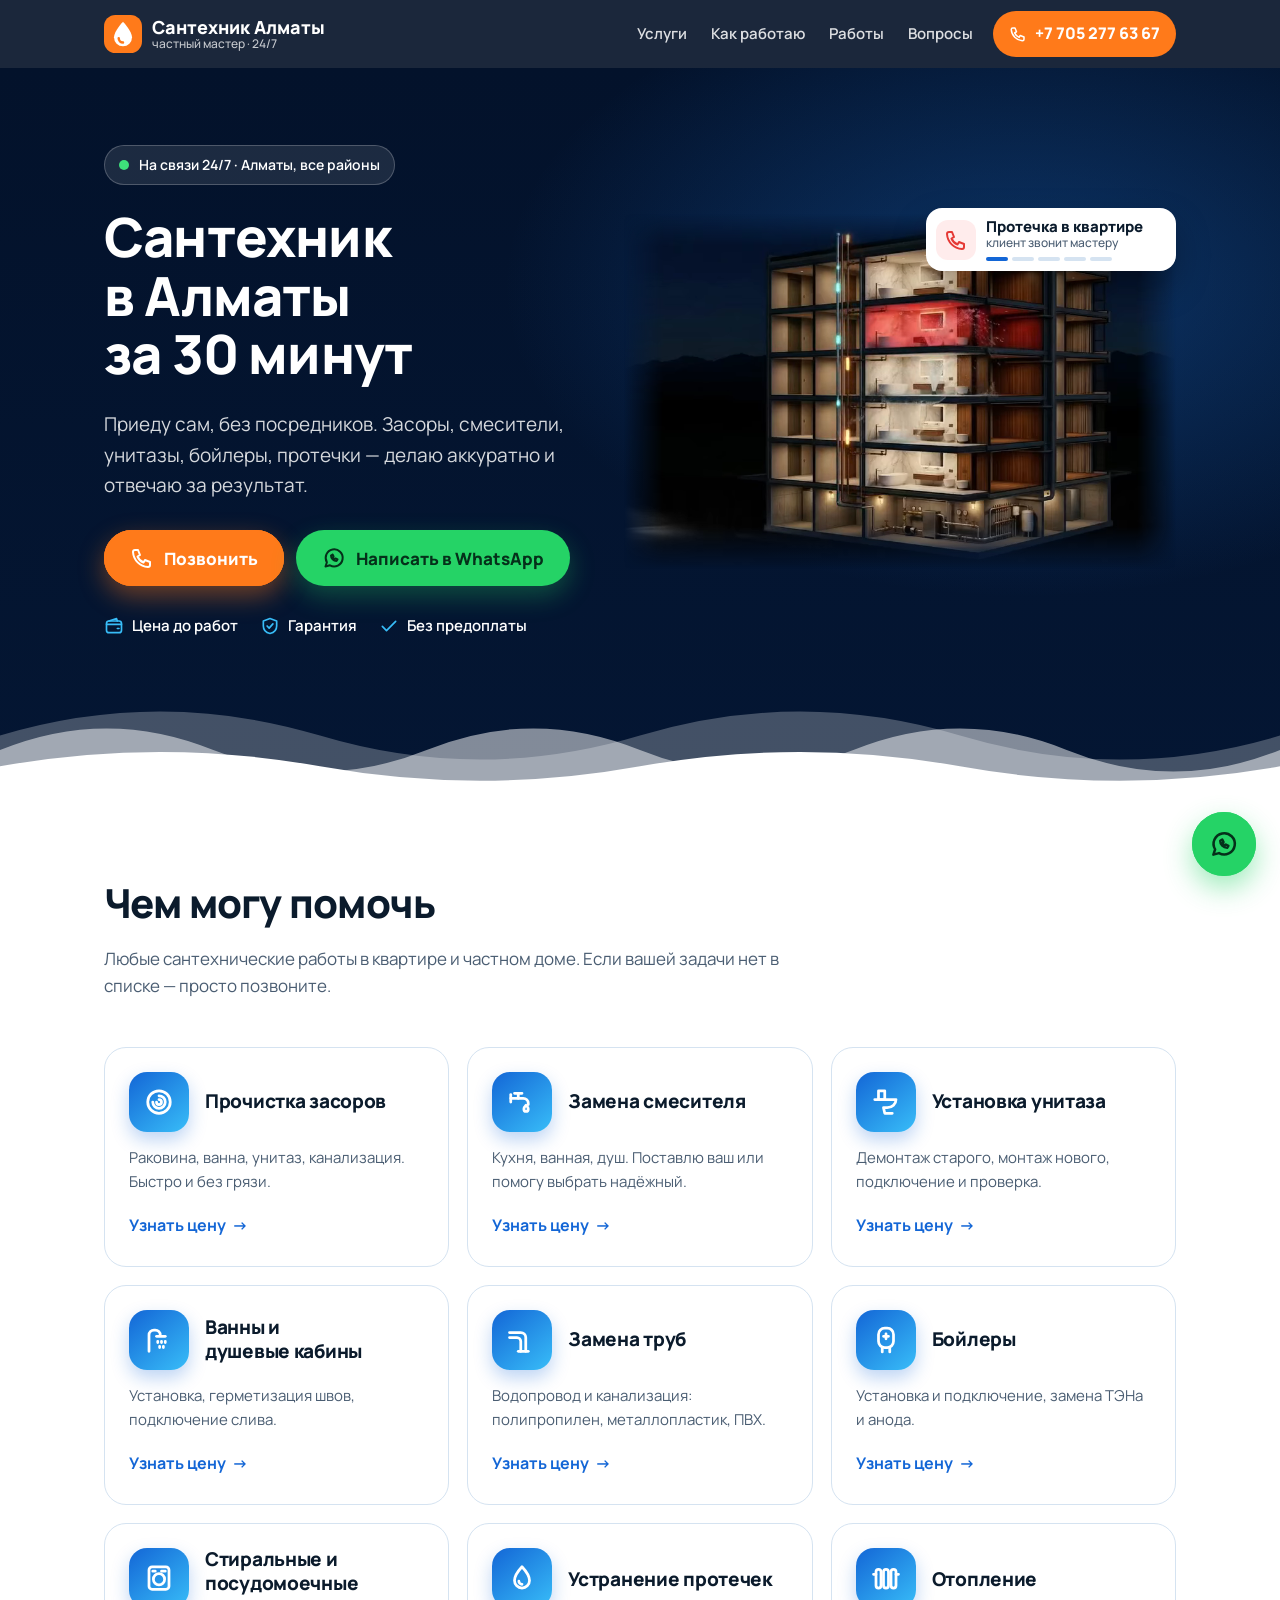
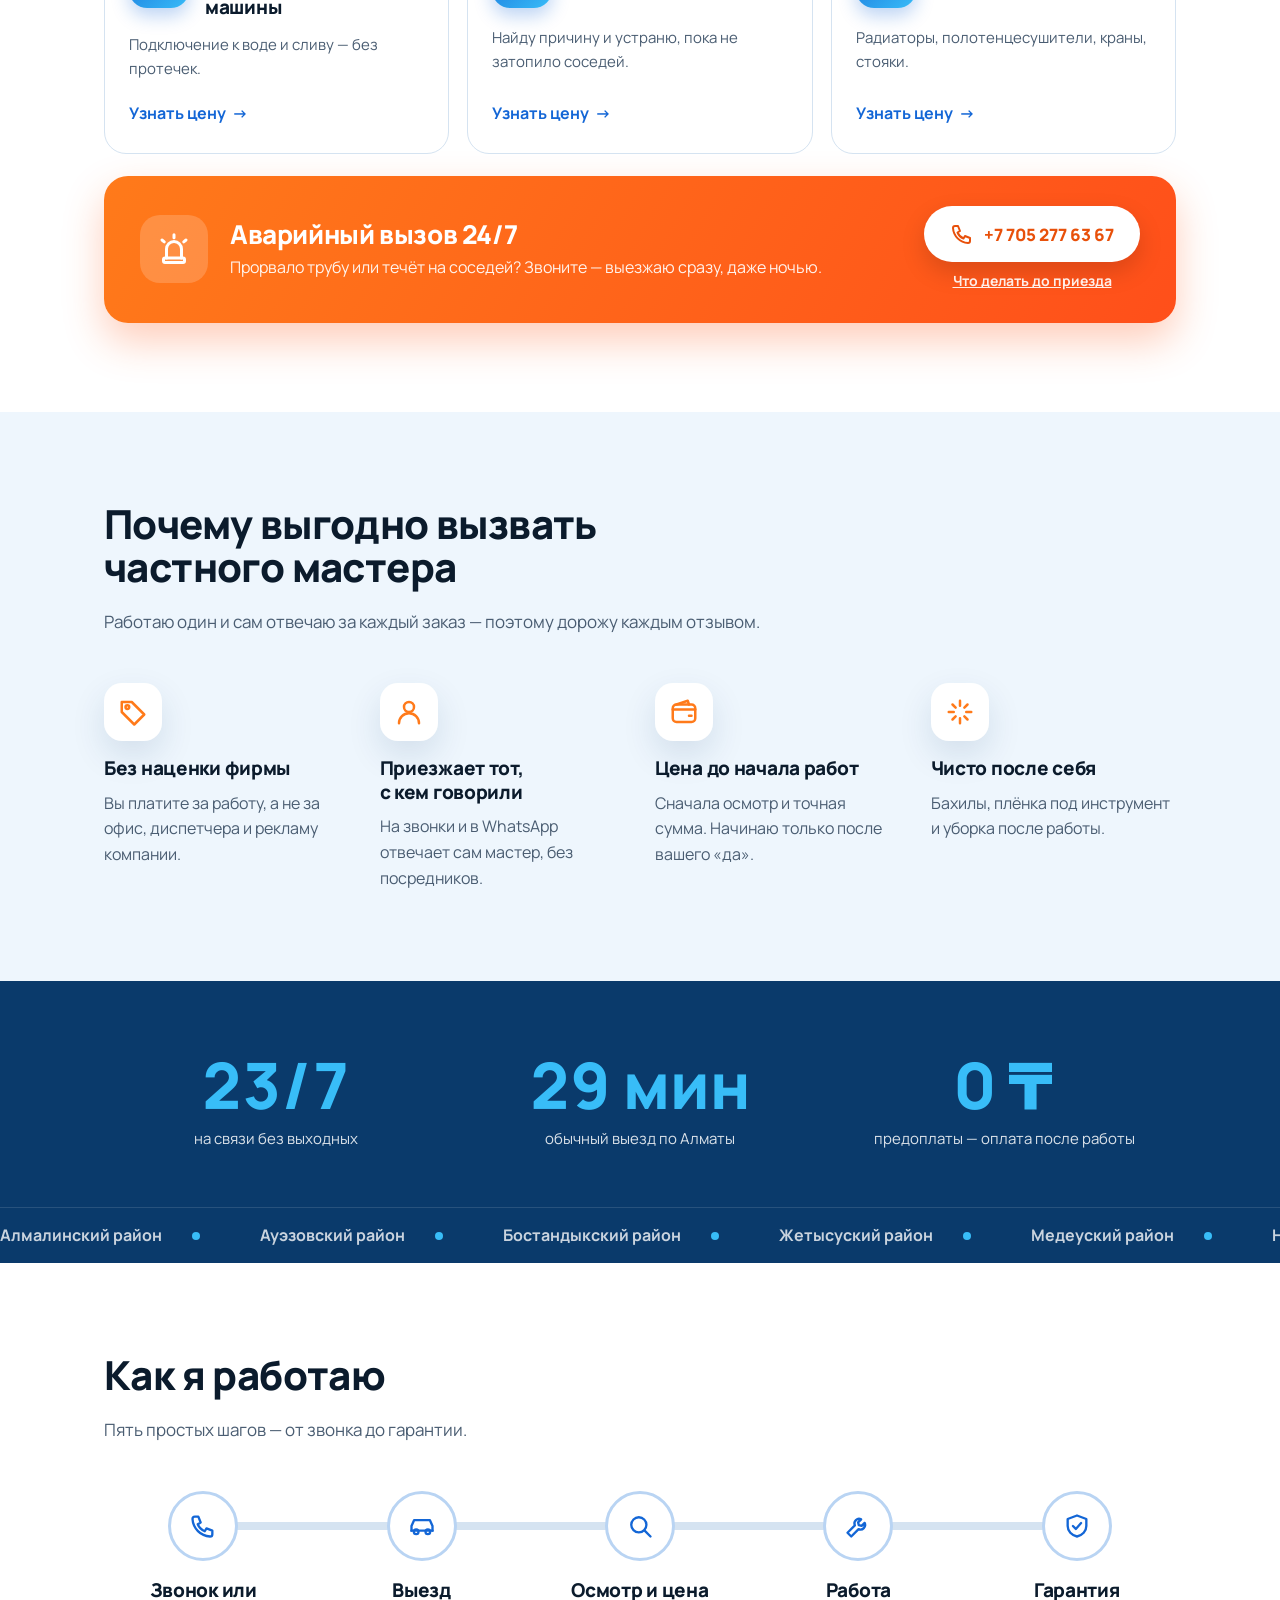
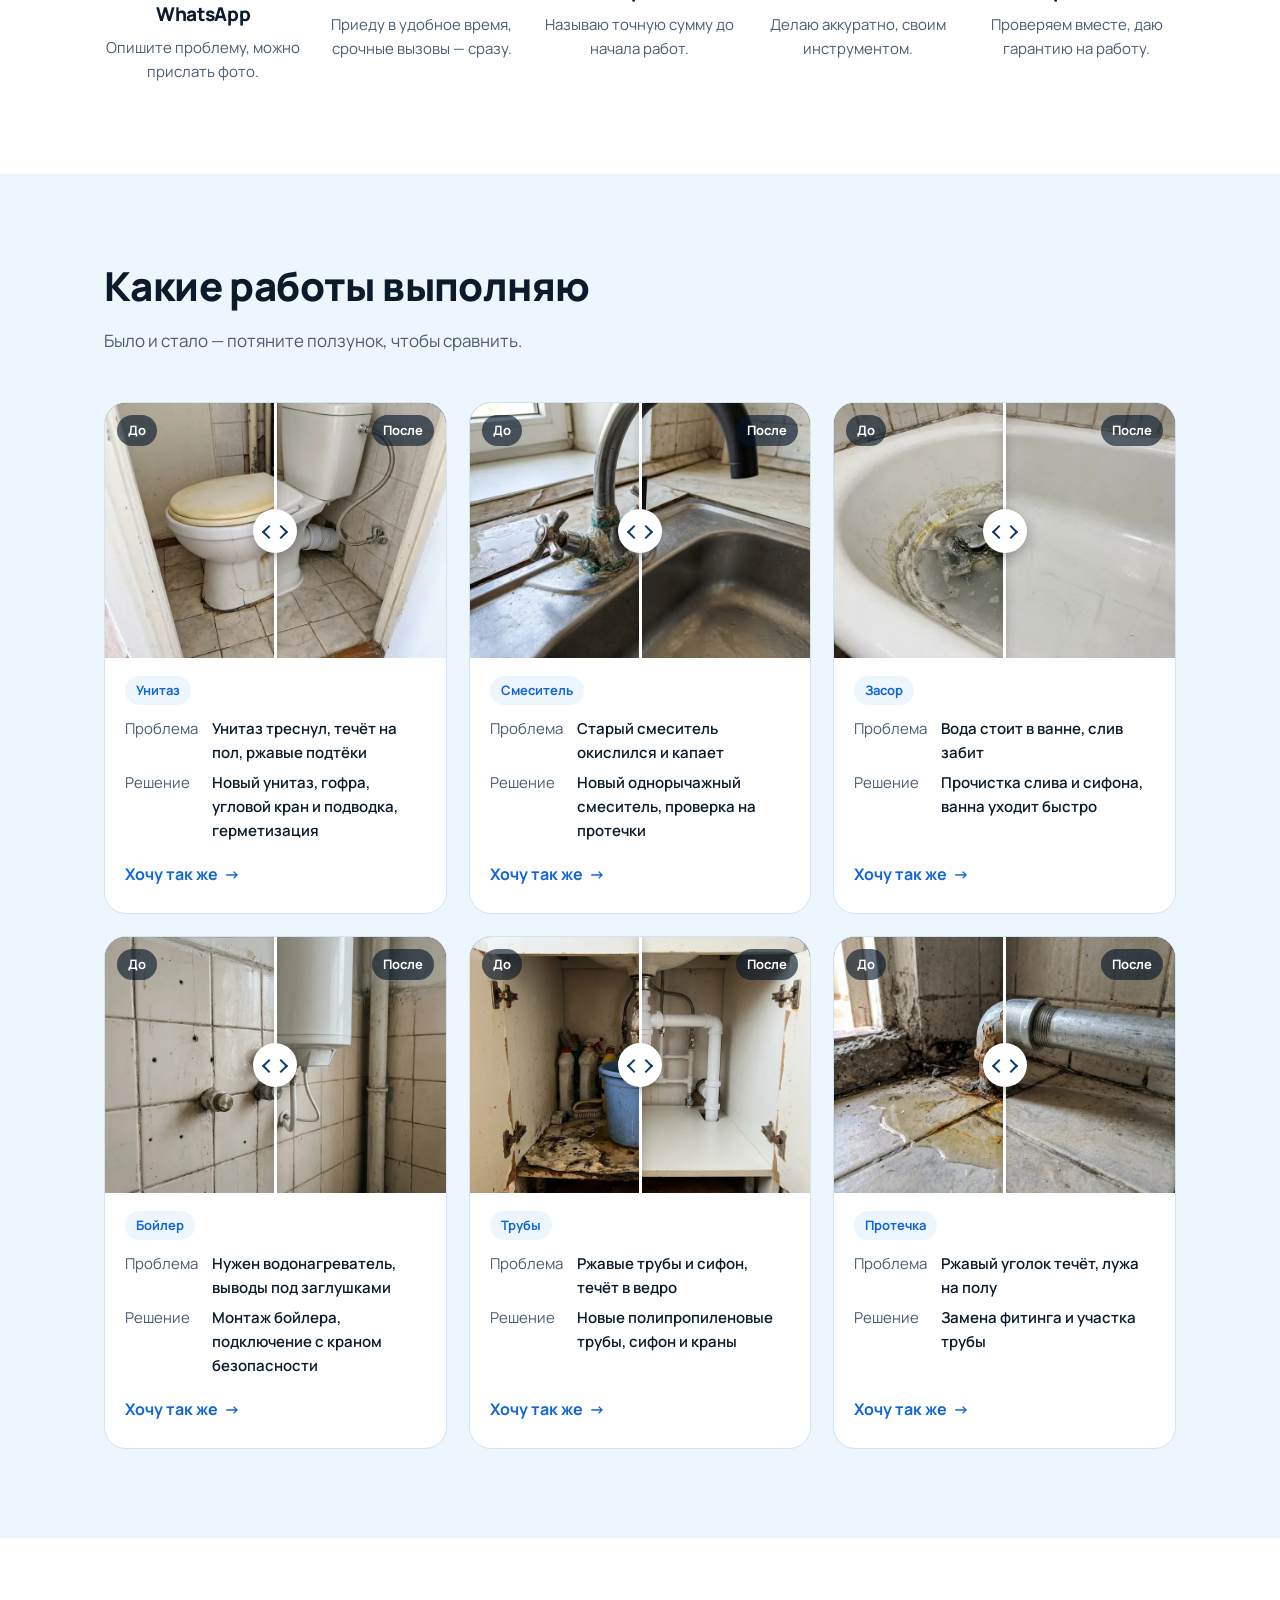
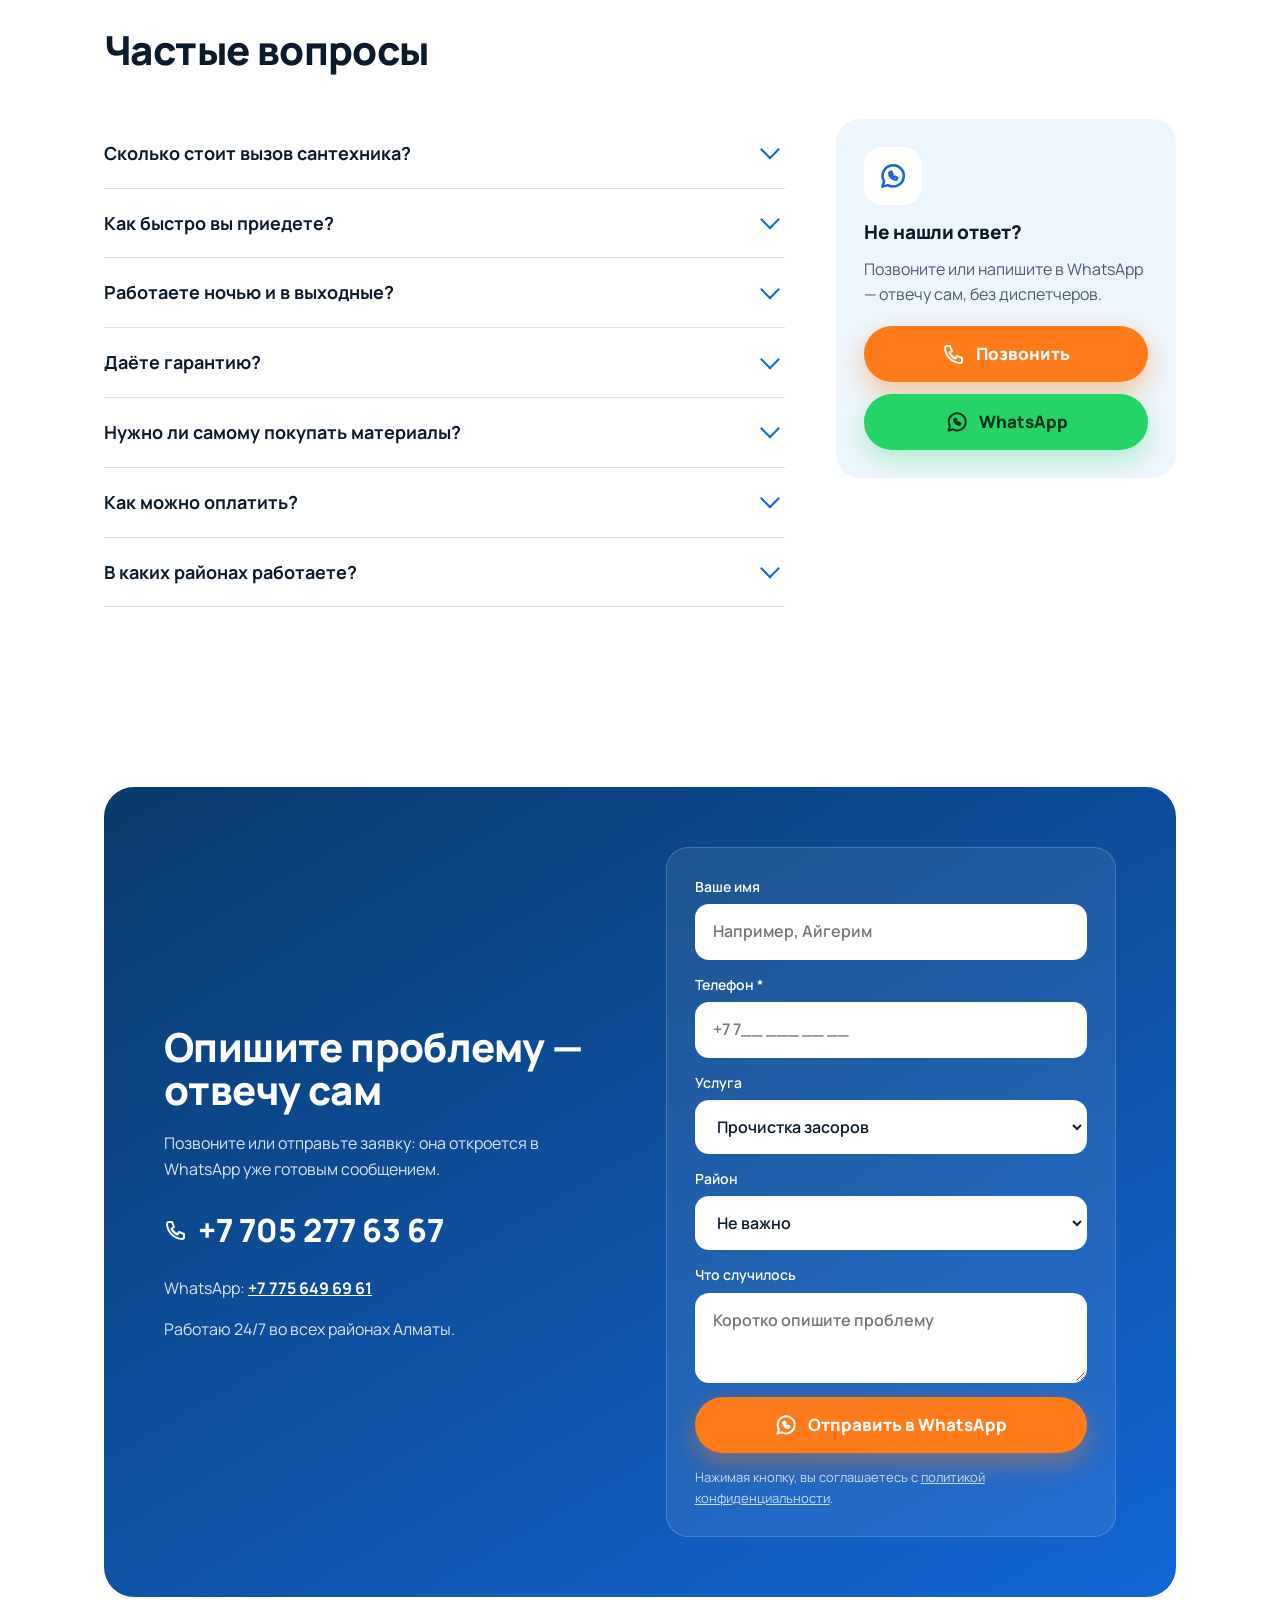
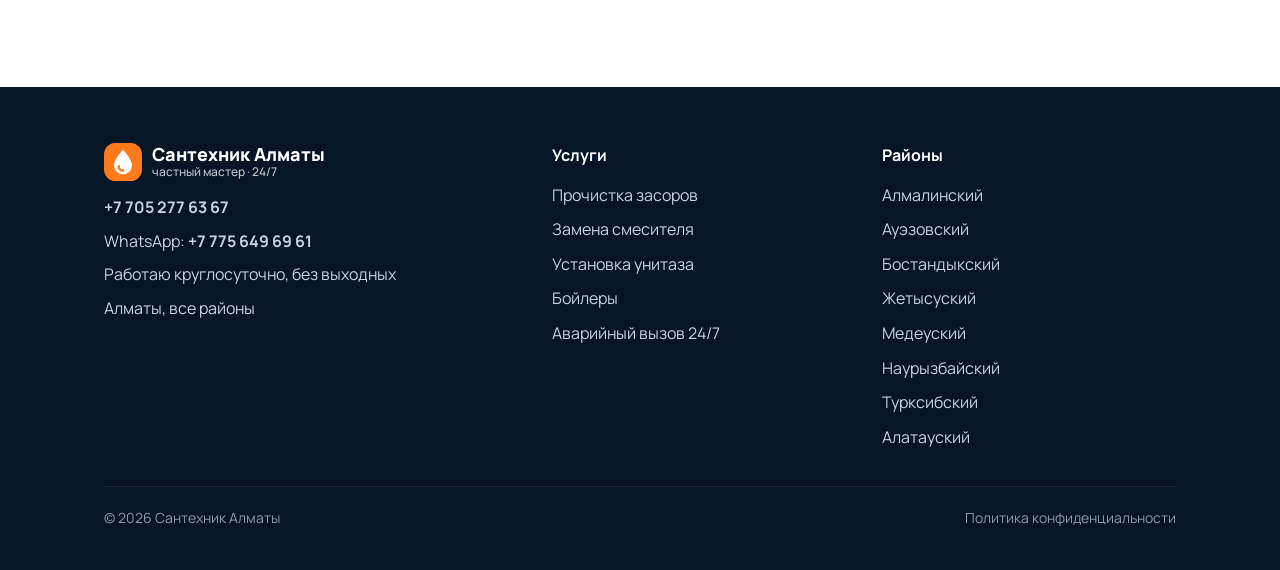
==== index.html @ 2336f635 "Сайт сантехника в Алматы: главная, 5 посадочных страниц, видео, фото до/после Co-Authored-By: Claude" ====
<!DOCTYPE html>
<html lang="ru">
<head>
<meta charset="utf-8">
<meta name="viewport" content="width=device-width,initial-scale=1">
<title>Сантехник в Алматы 24/7 — выезд за 30 минут, частный мастер</title>
<meta name="description" content="Частный сантехник в Алматы: засоры, смесители, унитазы, бойлеры, трубы, протечки. Выезд за 30 минут, цена до начала работ, гарантия. Звоните 24/7.">
<link rel="canonical" href="https://m1ras01.github.io/SantechAlmaty/">
<meta name="theme-color" content="#0a3a6b">
<meta property="og:type" content="website">
<meta property="og:locale" content="ru_KZ">
<meta property="og:title" content="Сантехник в Алматы 24/7 — выезд за 30 минут, частный мастер">
<meta property="og:description" content="Частный сантехник в Алматы: засоры, смесители, унитазы, бойлеры, трубы, протечки. Выезд за 30 минут, цена до начала работ, гарантия. Звоните 24/7.">
<meta property="og:url" content="https://m1ras01.github.io/SantechAlmaty/">
<meta property="og:image" content="https://m1ras01.github.io/SantechAlmaty/img/og.png">
<link rel="icon" href="img/favicon.svg" type="image/svg+xml">
<link rel="preconnect" href="https://fonts.googleapis.com">
<link rel="preconnect" href="https://fonts.gstatic.com" crossorigin>
<link href="https://fonts.googleapis.com/css2?family=Manrope:wght@500;600;700;800&display=swap" rel="stylesheet">
<link rel="stylesheet" href="style.css">
<script>document.documentElement.classList.add('js')</script>
<!-- Google Tag Manager: вставьте сюда код GTM (GTM-XXXXXXX) из tagmanager.google.com -->
<script type="application/ld+json">{"@context": "https://schema.org", "@type": "Plumber", "name": "Сантехник Алматы — частный мастер", "url": "https://m1ras01.github.io/SantechAlmaty/", "telephone": "+77052776367", "image": "https://m1ras01.github.io/SantechAlmaty/img/og.png", "priceRange": "₸₸", "address": {"@type": "PostalAddress", "addressLocality": "Алматы", "addressCountry": "KZ"}, "areaServed": [{"@type": "City", "name": "Алматы"}, {"@type": "AdministrativeArea", "name": "Алмалинский район, Алматы"}, {"@type": "AdministrativeArea", "name": "Ауэзовский район, Алматы"}, {"@type": "AdministrativeArea", "name": "Бостандыкский район, Алматы"}, {"@type": "AdministrativeArea", "name": "Жетысуский район, Алматы"}, {"@type": "AdministrativeArea", "name": "Медеуский район, Алматы"}, {"@type": "AdministrativeArea", "name": "Наурызбайский район, Алматы"}, {"@type": "AdministrativeArea", "name": "Турксибский район, Алматы"}, {"@type": "AdministrativeArea", "name": "Алатауский район, Алматы"}], "openingHoursSpecification": {"@type": "OpeningHoursSpecification", "dayOfWeek": ["Monday", "Tuesday", "Wednesday", "Thursday", "Friday", "Saturday", "Sunday"], "opens": "00:00", "closes": "23:59"}, "paymentAccepted": "Наличные, Kaspi"}</script><script type="application/ld+json">{"@context": "https://schema.org", "@type": "FAQPage", "mainEntity": [{"@type": "Question", "name": "Сколько стоит вызов сантехника?", "acceptedAnswer": {"@type": "Answer", "text": "Стоимость зависит от задачи. Пришлите фото в WhatsApp — назову примерную цену сразу, а точную скажу на месте, до начала работ. Без скрытых доплат."}}, {"@type": "Question", "name": "Как быстро вы приедете?", "acceptedAnswer": {"@type": "Answer", "text": "Обычно за 30–60 минут — зависит от района и пробок. Срочные вызовы в приоритете."}}, {"@type": "Question", "name": "Работаете ночью и в выходные?", "acceptedAnswer": {"@type": "Answer", "text": "Да, я на связи 24/7, включая выходные и праздники."}}, {"@type": "Question", "name": "Даёте гарантию?", "acceptedAnswer": {"@type": "Answer", "text": "Да, на выполненную работу даю гарантию. Срок зависит от вида работ — назову его до начала."}}, {"@type": "Question", "name": "Нужно ли самому покупать материалы?", "acceptedAnswer": {"@type": "Answer", "text": "Как вам удобно: можете купить сами, или я привезу нужные детали и подскажу, что выбрать."}}, {"@type": "Question", "name": "Как можно оплатить?", "acceptedAnswer": {"@type": "Answer", "text": "Наличными, переводом или Kaspi QR — после выполнения работы. Предоплату не беру."}}, {"@type": "Question", "name": "В каких районах работаете?", "acceptedAnswer": {"@type": "Answer", "text": "Во всех районах Алматы: Алмалинский, Ауэзовский, Бостандыкский, Жетысуский, Медеуский, Наурызбайский, Турксибский, Алатауский."}}]}</script>
</head>
<body data-wa="77756496961">
<!-- Google Tag Manager (noscript): вставьте сюда вторую часть кода GTM -->
<svg width="0" height="0" style="position:absolute" aria-hidden="true"><defs>
<symbol id="i-phone" viewBox="0 0 24 24"><path d="M5 4h3l2 5-2.5 1.5a11 11 0 0 0 6 6L15 14l5 2v3a2 2 0 0 1-2 2A16 16 0 0 1 3 6a2 2 0 0 1 2-2"/></symbol>
<symbol id="i-chat" viewBox="0 0 24 24"><path d="M3.5 20.5l1.4-4.2A8.5 8.5 0 1 1 8 19.3z"/><path d="M9 9.5c0 3 2.5 5.5 5.5 5.5l1-1.6-2-1-1 .8a4 4 0 0 1-1.7-1.7l.8-1-1-2z"/></symbol>
<symbol id="i-check" viewBox="0 0 24 24"><path d="M4 12.5l5 5L20 6.5"/></symbol>
<symbol id="i-shield" viewBox="0 0 24 24"><path d="M12 3l8 3v6c0 4.5-3.4 8-8 9-4.6-1-8-4.5-8-9V6z"/><path d="M8.5 12l2.5 2.5 4.5-5"/></symbol>
<symbol id="i-clock" viewBox="0 0 24 24"><circle cx="12" cy="12" r="9"/><path d="M12 7v5l3 2"/></symbol>
<symbol id="i-tag" viewBox="0 0 24 24"><path d="M3 12V4h8l10 10-8 8z"/><circle cx="7.5" cy="8" r="1.5"/></symbol>
<symbol id="i-wallet" viewBox="0 0 24 24"><rect x="3" y="6" width="18" height="14" rx="3"/><path d="M3 10h18M16 15h2M6 6l9-3 1 3"/></symbol>
<symbol id="i-drain" viewBox="0 0 24 24"><circle cx="12" cy="12" r="9"/><path d="M12 7a5 5 0 1 1-5 5"/><path d="M12 10a2 2 0 1 1-2 2"/></symbol>
<symbol id="i-faucet" viewBox="0 0 24 24"><path d="M3 9h10a4 4 0 0 1 4 4v1"/><path d="M3 6v6"/><path d="M9 9V5M6 5h6"/><path d="M17 17.5c0 1.2-.8 2-1.8 2s-1.7-.8-1.7-2 1.7-3 1.7-3 1.8 1.8 1.8 3z"/></symbol>
<symbol id="i-toilet" viewBox="0 0 24 24"><path d="M6 3h5v7H6z"/><path d="M3 10h17c0 3.6-3 6.5-7 6.5H10l1 4.5h6"/></symbol>
<symbol id="i-shower" viewBox="0 0 24 24"><path d="M4 21V8a4 4 0 0 1 4-4h1a4 4 0 0 1 4 4"/><path d="M10 9h7"/><path d="M11 13v1M14 13v1M17 13v1M12.5 17v1M15.5 17v1"/></symbol>
<symbol id="i-pipe" viewBox="0 0 24 24"><path d="M2 6h9a4 4 0 0 1 4 4v11"/><path d="M2 10h6a3 3 0 0 1 3 3v8"/><path d="M9 21h8"/></symbol>
<symbol id="i-boiler" viewBox="0 0 24 24"><rect x="6" y="2.5" width="12" height="15.5" rx="5"/><path d="M9 18v3.5M15 18v3.5M12 7v4M10 9h4"/></symbol>
<symbol id="i-washer" viewBox="0 0 24 24"><rect x="4" y="3" width="16" height="18" rx="2.5"/><circle cx="12" cy="13" r="4.5"/><path d="M7 6.5h2M14 6.5h3"/></symbol>
<symbol id="i-drop" viewBox="0 0 24 24"><path d="M12 3s6 6.5 6 11a6 6 0 0 1-12 0c0-4.5 6-11 6-11z"/><path d="M9.5 14.5a2.5 2.5 0 0 0 2.5 2.5"/></symbol>
<symbol id="i-radiator" viewBox="0 0 24 24"><rect x="4" y="5" width="4" height="15" rx="2"/><rect x="10" y="5" width="4" height="15" rx="2"/><rect x="16" y="5" width="4" height="15" rx="2"/><path d="M2 9h2M20 9h2"/></symbol>
<symbol id="i-siren" viewBox="0 0 24 24"><path d="M7 18v-6a5 5 0 0 1 10 0v6"/><rect x="5" y="18" width="14" height="3" rx="1"/><path d="M12 2.5v2M4 6l1.5 1.2M20 6l-1.5 1.2"/></symbol>
<symbol id="i-car" viewBox="0 0 24 24"><path d="M3 16v-4l2.2-5h13.6L21 12v4"/><path d="M3 16h18"/><circle cx="7" cy="17" r="2"/><circle cx="17" cy="17" r="2"/></symbol>
<symbol id="i-search" viewBox="0 0 24 24"><circle cx="11" cy="11" r="6.5"/><path d="M16 16l5 5"/></symbol>
<symbol id="i-wrench" viewBox="0 0 24 24"><path d="M14.7 6.3a4 4 0 0 0-5.4 5.2L3 17.8 6.2 21l6.3-6.3a4 4 0 0 0 5.2-5.4l-2.6 2.6-2.4-.6-.6-2.4z"/></symbol>
<symbol id="i-user" viewBox="0 0 24 24"><circle cx="12" cy="8" r="4"/><path d="M4 21a8 8 0 0 1 16 0"/></symbol>
<symbol id="i-spark" viewBox="0 0 24 24"><path d="M12 3v4M12 17v4M3 12h4M17 12h4M6 6l2.5 2.5M15.5 15.5 18 18M6 18l2.5-2.5M15.5 8.5 18 6"/></symbol>
<symbol id="i-pin" viewBox="0 0 24 24"><path d="M12 21s7-6.2 7-12a7 7 0 0 0-14 0c0 5.8 7 12 7 12z"/><circle cx="12" cy="9" r="2.5"/></symbol>
<symbol id="i-camera" viewBox="0 0 24 24"><path d="M4 8h3l2-3h6l2 3h3v11H4z"/><circle cx="12" cy="13" r="3.5"/></symbol>
<linearGradient id="g-bef" x1="0" y1="0" x2="0" y2="1"><stop offset="0" stop-color="#4b4038"/><stop offset="1" stop-color="#231e1a"/></linearGradient>
<linearGradient id="g-aft" x1="0" y1="0" x2="0" y2="1"><stop offset="0" stop-color="#eaf6ff"/><stop offset="1" stop-color="#b9def8"/></linearGradient>
<linearGradient id="g-rust" x1="0" y1="0" x2="0" y2="1"><stop offset="0" stop-color="#8d7a66"/><stop offset=".5" stop-color="#6c5a48"/><stop offset="1" stop-color="#4a3d31"/></linearGradient>
<linearGradient id="g-new" x1="0" y1="0" x2="0" y2="1"><stop offset="0" stop-color="#ffffff"/><stop offset=".5" stop-color="#d9e5ef"/><stop offset="1" stop-color="#93a9bd"/></linearGradient>
<symbol id="ph-before" viewBox="0 0 400 300" preserveAspectRatio="xMidYMid slice">
<rect width="400" height="300" fill="url(#g-bef)"/>
<path d="M0 120h400M0 200h400M100 0v300M200 0v300M300 0v300" stroke="#5a4d43" stroke-width="2" opacity=".5"/>
<path d="M-10 150H210Q240 150 240 180V310" fill="none" stroke="url(#g-rust)" stroke-width="34"/>
<circle cx="70" cy="146" r="9" fill="#9b4f1c" opacity=".8"/><circle cx="150" cy="156" r="12" fill="#a45a22" opacity=".7"/><circle cx="236" cy="210" r="10" fill="#9b4f1c" opacity=".8"/><circle cx="118" cy="140" r="5" fill="#b8682b" opacity=".7"/>
<path d="M150 170c4 8 6 12 6 15a6 6 0 0 1-12 0c0-3 2-7 6-15z" fill="#6fb3d6" opacity=".85"/>
<path d="M150 214c3 6 4 9 4 11a4 4 0 0 1-8 0c0-2 1-5 4-11z" fill="#6fb3d6" opacity=".6"/>
<ellipse cx="160" cy="292" rx="70" ry="9" fill="#6fb3d6" opacity=".35"/>
</symbol>
<symbol id="ph-after" viewBox="0 0 400 300" preserveAspectRatio="xMidYMid slice">
<rect width="400" height="300" fill="url(#g-aft)"/>
<path d="M0 120h400M0 200h400M100 0v300M200 0v300M300 0v300" stroke="#fff" stroke-width="2" opacity=".7"/>
<path d="M-10 150H210Q240 150 240 180V310" fill="none" stroke="url(#g-new)" stroke-width="34"/>
<path d="M-10 142H208" stroke="#fff" stroke-width="5" opacity=".9"/>
<rect x="120" y="128" width="26" height="44" rx="6" fill="#ff7a1a"/><rect x="226" y="236" width="28" height="22" rx="6" fill="#1366d6"/>
<path d="M310 70l6 14 14 6-14 6-6 14-6-14-14-6 14-6z" fill="#fff"/><path d="M80 60l4 9 9 4-9 4-4 9-4-9-9-4 9-4z" fill="#fff" opacity=".9"/>
</symbol>
</defs></svg><header class="top"><div class="wrap">
<a class="logo" href="./"><svg viewBox="0 0 40 40" aria-hidden="true"><rect width="40" height="40" rx="12" fill="#ff7a1a"/><path d="M20 7s9.5 9.8 9.5 16.5a9.5 9.5 0 0 1-19 0C10.5 16.8 20 7 20 7z" fill="#fff"/><path d="M15.5 24.5a4.5 4.5 0 0 0 4.5 4.5" stroke="#ff7a1a" stroke-width="2.6" fill="none" stroke-linecap="round"/></svg><span>Сантехник Алматы<small>частный мастер · 24/7</small></span></a>
<nav class="nav" aria-label="Меню"><a href="#uslugi">Услуги</a><a href="#kak">Как работаю</a><a href="#foto">Работы</a><a href="#voprosy">Вопросы</a></nav>
<a class="top-phone" href="tel:+77052776367" data-place="header"><svg class="i" aria-hidden="true"><use href="#i-phone"/></svg><span>+7 705 277 63 67</span></a>
</div></header><main><section class="hero"><div class="wrap hero-grid">
<div>
<div class="live"><b></b>На связи 24/7 · Алматы, все районы</div>
<h1>Сантехник в Алматы за 30 минут</h1>
<p class="lead">Приеду сам, без посредников. Засоры, смесители, унитазы, бойлеры, протечки — делаю аккуратно и отвечаю за результат.</p>
<div class="cta-row">
<a class="btn btn-call pulse ring" href="tel:+77052776367" data-place="hero"><svg class="i" aria-hidden="true"><use href="#i-phone"/></svg>Позвонить</a>
<a class="btn btn-wa" href="https://wa.me/77756496961?text=Здравствуйте! Нужен сантехник." target="_blank" rel="noopener" data-place="hero"><svg class="i" aria-hidden="true"><use href="#i-chat"/></svg>Написать в WhatsApp</a>
</div>
<ul class="badges">
<li><svg class="i" aria-hidden="true"><use href="#i-wallet"/></svg>Цена до работ</li><li><svg class="i" aria-hidden="true"><use href="#i-shield"/></svg>Гарантия</li><li><svg class="i" aria-hidden="true"><use href="#i-check"/></svg>Без предоплаты</li></ul>
</div>
<div class="hero-art video">
<video class="hero-video" autoplay muted loop playsinline preload="auto" width="896" height="576" poster="img/hero-poster.jpg" aria-label="Многоэтажный дом в разрезе: в квартире протечка, приезжает мастер и устраняет её"><source src="img/hero.webm" type="video/webm"><source src="img/hero.mp4" type="video/mp4"></video>
<div class="chip status" aria-hidden="true"><span class="ic"><svg class="i" aria-hidden="true"><use href="#i-drop"/></svg></span><span><b class="st-t">Система в норме</b><small class="st-s">вода идёт по стоякам</small><span class="st-dots"><i></i><i></i><i></i><i></i><i></i></span></span></div>
</div>
</div><div class="waves" aria-hidden="true">
<svg class="w1" viewBox="0 0 2400 120" preserveAspectRatio="none"><path d="M0 60Q150 10 300 60T600 60T900 60T1200 60T1500 60T1800 60T2100 60T2400 60V120H0Z"/></svg>
<svg class="w2" viewBox="0 0 2400 120" preserveAspectRatio="none"><path d="M0 75Q100 30 200 75T400 75T600 75T800 75T1000 75T1200 75T1400 75T1600 75T1800 75T2000 75T2200 75T2400 75V120H0Z"/></svg>
<svg class="w3" viewBox="0 0 2400 120" preserveAspectRatio="none"><path d="M0 92Q150 62 300 92T600 92T900 92T1200 92T1500 92T1800 92T2100 92T2400 92V120H0Z"/></svg>
</div></section><section class="band" id="uslugi"><div class="wrap">
<div class="sec-head rv"><h2>Чем могу помочь</h2><p>Любые сантехнические работы в квартире и частном доме. Если вашей задачи нет в списке — просто позвоните.</p></div>
<div class="grid-s" data-stagger><article class="svc"><div class="ic-box"><svg class="i" aria-hidden="true"><use href="#i-drain"/></svg></div><h3>Прочистка засоров</h3><p>Раковина, ванна, унитаз, канализация. Быстро и без грязи.</p><a class="more" href="zasor/">Узнать цену</a></article><article class="svc"><div class="ic-box"><svg class="i" aria-hidden="true"><use href="#i-faucet"/></svg></div><h3>Замена смесителя</h3><p>Кухня, ванная, душ. Поставлю ваш или помогу выбрать надёжный.</p><a class="more" href="smesitel/">Узнать цену</a></article><article class="svc"><div class="ic-box"><svg class="i" aria-hidden="true"><use href="#i-toilet"/></svg></div><h3>Установка унитаза</h3><p>Демонтаж старого, монтаж нового, подключение и проверка.</p><a class="more" href="unitaz/">Узнать цену</a></article><article class="svc"><div class="ic-box"><svg class="i" aria-hidden="true"><use href="#i-shower"/></svg></div><h3>Ванны и душевые кабины</h3><p>Установка, герметизация швов, подключение слива.</p><a class="more" href="#zayavka">Узнать цену</a></article><article class="svc"><div class="ic-box"><svg class="i" aria-hidden="true"><use href="#i-pipe"/></svg></div><h3>Замена труб</h3><p>Водопровод и канализация: полипропилен, металлопластик, ПВХ.</p><a class="more" href="#zayavka">Узнать цену</a></article><article class="svc"><div class="ic-box"><svg class="i" aria-hidden="true"><use href="#i-boiler"/></svg></div><h3>Бойлеры</h3><p>Установка и подключение, замена ТЭНа и анода.</p><a class="more" href="boiler/">Узнать цену</a></article><article class="svc"><div class="ic-box"><svg class="i" aria-hidden="true"><use href="#i-washer"/></svg></div><h3>Стиральные и посудомоечные машины</h3><p>Подключение к воде и сливу — без протечек.</p><a class="more" href="#zayavka">Узнать цену</a></article><article class="svc"><div class="ic-box"><svg class="i" aria-hidden="true"><use href="#i-drop"/></svg></div><h3>Устранение протечек</h3><p>Найду причину и устраню, пока не затопило соседей.</p><a class="more" href="#zayavka">Узнать цену</a></article><article class="svc"><div class="ic-box"><svg class="i" aria-hidden="true"><use href="#i-radiator"/></svg></div><h3>Отопление</h3><p>Радиаторы, полотенцесушители, краны, стояки.</p><a class="more" href="#zayavka">Узнать цену</a></article></div>
<div class="sos rv">
<div class="sos-ic"><svg class="i" aria-hidden="true"><use href="#i-siren"/></svg></div>
<div class="sos-txt"><h3>Аварийный вызов 24/7</h3><p>Прорвало трубу или течёт на соседей? Звоните — выезжаю сразу, даже ночью.</p></div>
<div class="sos-act"><a class="btn btn-white" href="tel:+77052776367" data-place="sos"><svg class="i" aria-hidden="true"><use href="#i-phone"/></svg>+7 705 277 63 67</a><a class="sos-link" href="avariya/">Что делать до приезда</a></div>
</div>
</div></section><section class="band alt"><div class="wrap">
<div class="sec-head rv"><h2>Почему выгодно вызвать частного мастера</h2><p>Работаю один и сам отвечаю за каждый заказ — поэтому дорожу каждым отзывом.</p></div>
<div class="why" data-stagger><div><div class="ic-box"><svg class="i" aria-hidden="true"><use href="#i-tag"/></svg></div><h3>Без наценки фирмы</h3><p>Вы платите за работу, а не за офис, диспетчера и рекламу компании.</p></div><div><div class="ic-box"><svg class="i" aria-hidden="true"><use href="#i-user"/></svg></div><h3>Приезжает тот, с кем говорили</h3><p>На звонки и в WhatsApp отвечает сам мастер, без посредников.</p></div><div><div class="ic-box"><svg class="i" aria-hidden="true"><use href="#i-wallet"/></svg></div><h3>Цена до начала работ</h3><p>Сначала осмотр и точная сумма. Начинаю только после вашего «да».</p></div><div><div class="ic-box"><svg class="i" aria-hidden="true"><use href="#i-spark"/></svg></div><h3>Чисто после себя</h3><p>Бахилы, плёнка под инструмент и уборка после работы.</p></div></div>
</div></section><section class="stats"><div class="wrap stats-grid" data-stagger>
<div><div class="num"><span data-to="24">24</span>/7</div><p>на связи без выходных</p></div>
<div><div class="num"><span data-to="30">30</span> мин</div><p>обычный выезд по Алматы</p></div>
<div><div class="num">0 ₸</div><p>предоплаты — оплата после работы</p></div>
</div>
<div class="marquee" aria-label="Районы: Алмалинский, Ауэзовский, Бостандыкский, Жетысуский, Медеуский, Наурызбайский, Турксибский, Алатауский"><div class="marquee-track" aria-hidden="true"><span><span>Алмалинский район</span><span>Ауэзовский район</span><span>Бостандыкский район</span><span>Жетысуский район</span><span>Медеуский район</span><span>Наурызбайский район</span><span>Турксибский район</span><span>Алатауский район</span></span><span><span>Алмалинский район</span><span>Ауэзовский район</span><span>Бостандыкский район</span><span>Жетысуский район</span><span>Медеуский район</span><span>Наурызбайский район</span><span>Турксибский район</span><span>Алатауский район</span></span></div></div>
</section><section class="band" id="kak"><div class="wrap">
<div class="sec-head rv"><h2>Как я работаю</h2><p>Пять простых шагов — от звонка до гарантии.</p></div>
<ol class="steps"><span class="pipe" aria-hidden="true"><b></b></span><li class="step"><div class="dot"><svg class="i" aria-hidden="true"><use href="#i-phone"/></svg></div><div><h3>Звонок или WhatsApp</h3><p>Опишите проблему, можно прислать фото.</p></div></li><li class="step"><div class="dot"><svg class="i" aria-hidden="true"><use href="#i-car"/></svg></div><div><h3>Выезд</h3><p>Приеду в удобное время, срочные вызовы — сразу.</p></div></li><li class="step"><div class="dot"><svg class="i" aria-hidden="true"><use href="#i-search"/></svg></div><div><h3>Осмотр и цена</h3><p>Называю точную сумму до начала работ.</p></div></li><li class="step"><div class="dot"><svg class="i" aria-hidden="true"><use href="#i-wrench"/></svg></div><div><h3>Работа</h3><p>Делаю аккуратно, своим инструментом.</p></div></li><li class="step"><div class="dot"><svg class="i" aria-hidden="true"><use href="#i-shield"/></svg></div><div><h3>Гарантия</h3><p>Проверяем вместе, даю гарантию на работу.</p></div></li></ol>
</div></section><section class="band alt" id="foto"><div class="wrap">
<div class="sec-head rv"><h2>Какие работы выполняю</h2><p>Было и стало — потяните ползунок, чтобы сравнить.</p></div>
<div class="reports" data-stagger><article class="rep">
<div class="ba">
<div class="after"><img src="img/rabota-unitaz-posle.webp" alt="После: Новый унитаз, гофра, угловой кран и подводка, герметизация" width="800" height="600" loading="lazy" decoding="async"></div>
<div class="before"><img src="img/rabota-unitaz-do.webp" alt="До: Унитаз треснул, течёт на пол, ржавые подтёки" width="800" height="600" loading="lazy" decoding="async"></div>
<span class="lbl l">До</span><span class="lbl r">После</span>
<span class="handle"><i></i></span>
<input type="range" min="0" max="100" value="50" aria-label="Сравнить фото до и после">
</div>
<div class="rep-body">
<div class="tags"><span class="tag">Унитаз</span></div>
<dl><dt>Проблема</dt><dd>Унитаз треснул, течёт на пол, ржавые подтёки</dd><dt>Решение</dt><dd>Новый унитаз, гофра, угловой кран и подводка, герметизация</dd></dl>
<a class="more" href="#zayavka">Хочу так же</a>
</div></article><article class="rep">
<div class="ba">
<div class="after"><img src="img/rabota-smesitel-posle.webp" alt="После: Новый однорычажный смеситель, проверка на протечки" width="800" height="600" loading="lazy" decoding="async"></div>
<div class="before"><img src="img/rabota-smesitel-do.webp" alt="До: Старый смеситель окислился и капает" width="800" height="600" loading="lazy" decoding="async"></div>
<span class="lbl l">До</span><span class="lbl r">После</span>
<span class="handle"><i></i></span>
<input type="range" min="0" max="100" value="50" aria-label="Сравнить фото до и после">
</div>
<div class="rep-body">
<div class="tags"><span class="tag">Смеситель</span></div>
<dl><dt>Проблема</dt><dd>Старый смеситель окислился и капает</dd><dt>Решение</dt><dd>Новый однорычажный смеситель, проверка на протечки</dd></dl>
<a class="more" href="#zayavka">Хочу так же</a>
</div></article><article class="rep">
<div class="ba">
<div class="after"><img src="img/rabota-zasor-posle.webp" alt="После: Прочистка слива и сифона, ванна уходит быстро" width="800" height="600" loading="lazy" decoding="async"></div>
<div class="before"><img src="img/rabota-zasor-do.webp" alt="До: Вода стоит в ванне, слив забит" width="800" height="600" loading="lazy" decoding="async"></div>
<span class="lbl l">До</span><span class="lbl r">После</span>
<span class="handle"><i></i></span>
<input type="range" min="0" max="100" value="50" aria-label="Сравнить фото до и после">
</div>
<div class="rep-body">
<div class="tags"><span class="tag">Засор</span></div>
<dl><dt>Проблема</dt><dd>Вода стоит в ванне, слив забит</dd><dt>Решение</dt><dd>Прочистка слива и сифона, ванна уходит быстро</dd></dl>
<a class="more" href="#zayavka">Хочу так же</a>
</div></article><article class="rep">
<div class="ba">
<div class="after"><img src="img/rabota-boiler-posle.webp" alt="После: Монтаж бойлера, подключение с краном безопасности" width="800" height="600" loading="lazy" decoding="async"></div>
<div class="before"><img src="img/rabota-boiler-do.webp" alt="До: Нужен водонагреватель, выводы под заглушками" width="800" height="600" loading="lazy" decoding="async"></div>
<span class="lbl l">До</span><span class="lbl r">После</span>
<span class="handle"><i></i></span>
<input type="range" min="0" max="100" value="50" aria-label="Сравнить фото до и после">
</div>
<div class="rep-body">
<div class="tags"><span class="tag">Бойлер</span></div>
<dl><dt>Проблема</dt><dd>Нужен водонагреватель, выводы под заглушками</dd><dt>Решение</dt><dd>Монтаж бойлера, подключение с краном безопасности</dd></dl>
<a class="more" href="#zayavka">Хочу так же</a>
</div></article><article class="rep">
<div class="ba">
<div class="after"><img src="img/rabota-pipe-posle.webp" alt="После: Новые полипропиленовые трубы, сифон и краны" width="800" height="600" loading="lazy" decoding="async"></div>
<div class="before"><img src="img/rabota-pipe-do.webp" alt="До: Ржавые трубы и сифон, течёт в ведро" width="800" height="600" loading="lazy" decoding="async"></div>
<span class="lbl l">До</span><span class="lbl r">После</span>
<span class="handle"><i></i></span>
<input type="range" min="0" max="100" value="50" aria-label="Сравнить фото до и после">
</div>
<div class="rep-body">
<div class="tags"><span class="tag">Трубы</span></div>
<dl><dt>Проблема</dt><dd>Ржавые трубы и сифон, течёт в ведро</dd><dt>Решение</dt><dd>Новые полипропиленовые трубы, сифон и краны</dd></dl>
<a class="more" href="#zayavka">Хочу так же</a>
</div></article><article class="rep">
<div class="ba">
<div class="after"><img src="img/rabota-leak-posle.webp" alt="После: Замена фитинга и участка трубы" width="800" height="600" loading="lazy" decoding="async"></div>
<div class="before"><img src="img/rabota-leak-do.webp" alt="До: Ржавый уголок течёт, лужа на полу" width="800" height="600" loading="lazy" decoding="async"></div>
<span class="lbl l">До</span><span class="lbl r">После</span>
<span class="handle"><i></i></span>
<input type="range" min="0" max="100" value="50" aria-label="Сравнить фото до и после">
</div>
<div class="rep-body">
<div class="tags"><span class="tag">Протечка</span></div>
<dl><dt>Проблема</dt><dd>Ржавый уголок течёт, лужа на полу</dd><dt>Решение</dt><dd>Замена фитинга и участка трубы</dd></dl>
<a class="more" href="#zayavka">Хочу так же</a>
</div></article></div>
</div></section><section class="band" id="voprosy"><div class="wrap">
<div class="sec-head rv"><h2>Частые вопросы</h2></div>
<div class="faq-grid">
<div class="faq rv"><details><summary>Сколько стоит вызов сантехника?</summary><p>Стоимость зависит от задачи. Пришлите фото в WhatsApp — назову примерную цену сразу, а точную скажу на месте, до начала работ. Без скрытых доплат.</p></details><details><summary>Как быстро вы приедете?</summary><p>Обычно за 30–60 минут — зависит от района и пробок. Срочные вызовы в приоритете.</p></details><details><summary>Работаете ночью и в выходные?</summary><p>Да, я на связи 24/7, включая выходные и праздники.</p></details><details><summary>Даёте гарантию?</summary><p>Да, на выполненную работу даю гарантию. Срок зависит от вида работ — назову его до начала.</p></details><details><summary>Нужно ли самому покупать материалы?</summary><p>Как вам удобно: можете купить сами, или я привезу нужные детали и подскажу, что выбрать.</p></details><details><summary>Как можно оплатить?</summary><p>Наличными, переводом или Kaspi QR — после выполнения работы. Предоплату не беру.</p></details><details><summary>В каких районах работаете?</summary><p>Во всех районах Алматы: Алмалинский, Ауэзовский, Бостандыкский, Жетысуский, Медеуский, Наурызбайский, Турксибский, Алатауский.</p></details></div>
<aside class="ask rv"><div class="ic-box"><svg class="i" aria-hidden="true"><use href="#i-chat"/></svg></div><h3>Не нашли ответ?</h3><p>Позвоните или напишите в WhatsApp — отвечу сам, без диспетчеров.</p>
<a class="btn btn-call" href="tel:+77052776367" data-place="faq"><svg class="i" aria-hidden="true"><use href="#i-phone"/></svg>Позвонить</a>
<a class="btn btn-wa" href="https://wa.me/77756496961" target="_blank" rel="noopener" data-place="faq"><svg class="i" aria-hidden="true"><use href="#i-chat"/></svg>WhatsApp</a></aside>
</div>
</div></section><section class="band" id="zayavka"><div class="wrap">
<div class="cta rv">
<div>
<h2>Опишите проблему&nbsp;— отвечу сам</h2>
<p>Позвоните или отправьте заявку: она откроется в WhatsApp уже готовым сообщением.</p>
<a class="phone-big" href="tel:+77052776367" data-place="cta"><svg class="i" aria-hidden="true"><use href="#i-phone"/></svg>+7 705 277 63 67</a>
<p>WhatsApp: <a href="https://wa.me/77756496961" target="_blank" rel="noopener" data-place="cta" style="color:#fff;font-weight:700;white-space:nowrap">+7 775 649 69 61</a></p>
<p>Работаю 24/7 во всех районах Алматы.</p>
</div>
<form class="form" id="lead" novalidate>
<label>Ваше имя<input name="name" autocomplete="name" placeholder="Например, Айгерим"></label>
<label>Телефон *<input name="phone" type="tel" inputmode="tel" autocomplete="tel" placeholder="+7 7__ ___ __ __" required></label>
<label>Услуга<select name="service"><option>Прочистка засоров</option><option>Замена смесителя</option><option>Установка унитаза</option><option>Ванны и душевые кабины</option><option>Замена труб</option><option>Бойлеры</option><option>Стиральные и посудомоечные машины</option><option>Устранение протечек</option><option>Отопление</option><option>Аварийный вызов 24/7</option><option>Другое</option></select></label>
<label>Район<select name="district"><option value="">Не важно</option><option>Алмалинский</option><option>Ауэзовский</option><option>Бостандыкский</option><option>Жетысуский</option><option>Медеуский</option><option>Наурызбайский</option><option>Турксибский</option><option>Алатауский</option></select></label>
<label>Что случилось<textarea name="msg" placeholder="Коротко опишите проблему"></textarea></label>
<button class="btn btn-call" type="submit"><svg class="i" aria-hidden="true"><use href="#i-chat"/></svg>Отправить в WhatsApp</button>
<p class="form-ok" hidden>Заявка готова! Если WhatsApp не открылся, <a href="#" target="_blank" rel="noopener">нажмите здесь</a>.</p>
<small>Нажимая кнопку, вы соглашаетесь с <a href="privacy.html">политикой конфиденциальности</a>.</small>
</form>
</div></div></section></main><footer class="foot"><div class="wrap">
<div class="foot-grid">
<div><a class="logo" href="./"><svg viewBox="0 0 40 40" aria-hidden="true"><rect width="40" height="40" rx="12" fill="#ff7a1a"/><path d="M20 7s9.5 9.8 9.5 16.5a9.5 9.5 0 0 1-19 0C10.5 16.8 20 7 20 7z" fill="#fff"/><path d="M15.5 24.5a4.5 4.5 0 0 0 4.5 4.5" stroke="#ff7a1a" stroke-width="2.6" fill="none" stroke-linecap="round"/></svg><span>Сантехник Алматы<small>частный мастер · 24/7</small></span></a>
<p><a href="tel:+77052776367" data-place="footer"><b>+7 705 277 63 67</b></a></p>
<p>WhatsApp: <a href="https://wa.me/77756496961" target="_blank" rel="noopener" data-place="footer"><b>+7 775 649 69 61</b></a></p>
<p>Работаю круглосуточно, без выходных</p>
<p>Алматы, все районы</p></div>
<div><h4>Услуги</h4><ul><li><a href="zasor/">Прочистка засоров</a></li><li><a href="smesitel/">Замена смесителя</a></li><li><a href="unitaz/">Установка унитаза</a></li><li><a href="boiler/">Бойлеры</a></li><li><a href="avariya/">Аварийный вызов 24/7</a></li></ul></div>
<div><h4>Районы</h4><ul><li>Алмалинский</li><li>Ауэзовский</li><li>Бостандыкский</li><li>Жетысуский</li><li>Медеуский</li><li>Наурызбайский</li><li>Турксибский</li><li>Алатауский</li></ul></div>
</div>
<div class="copy"><span>© 2026 Сантехник Алматы</span><a href="privacy.html">Политика конфиденциальности</a></div>
</div></footer>
<div class="fbar"><a class="btn btn-call" href="tel:+77052776367" data-place="sticky"><svg class="i" aria-hidden="true"><use href="#i-phone"/></svg>Позвонить</a><a class="btn btn-wa" href="https://wa.me/77756496961" target="_blank" rel="noopener" data-place="sticky"><svg class="i" aria-hidden="true"><use href="#i-chat"/></svg>WhatsApp</a></div>
<a class="wa-float" href="https://wa.me/77756496961" target="_blank" rel="noopener" aria-label="Написать в WhatsApp" data-place="float"><svg class="i" aria-hidden="true"><use href="#i-chat"/></svg></a>
<script src="script.js" defer></script>
</body>
</html>
---- style.css ----
/* VOICE: честный частный мастер — уверенно, тепло, без пафоса фирмы
   IDEA: сантехническая схема — блоки соединены трубой, по ней течёт вода
   PICTURE: раковина с текущей водой, сифон, ключ и ящик с инструментом, волна
   COLOUR+TYPE: глубокий синий + голубая вода + оранжевые кнопки; Manrope 800/600/500
   LAYOUT: синий hero на всю ширину → волна → светлые секции → шаги на трубе → заявка */

:root{--bg:#fff;--bg2:#eef6fd;--ink:#0b1b2c;--muted:#4a5d72;--line:#d5e3f1;--card:#fff;--bar:rgba(255,255,255,.96);
  --deep:#0a3a6b;--blue:#1366d6;--aqua:#38bdf8;--orange:#ff7a1a;--orange-d:#e8650a;--green:#25d366;
  --shadow:0 14px 34px rgba(10,58,107,.12)}
@media (prefers-color-scheme:dark){:root:not([data-theme=light]){--bg:#061629;--bg2:#0a2340;--ink:#e6f0fa;--muted:#9db3ca;--line:#1b3a5e;--card:#0c2746;--bar:rgba(8,30,55,.96);--blue:#4b9bff;--shadow:0 14px 34px rgba(0,0,0,.4)}}
:root[data-theme=dark]{--bg:#061629;--bg2:#0a2340;--ink:#e6f0fa;--muted:#9db3ca;--line:#1b3a5e;--card:#0c2746;--bar:rgba(8,30,55,.96);--blue:#4b9bff;--shadow:0 14px 34px rgba(0,0,0,.4)}

*{box-sizing:border-box;min-width:0}
html{scroll-behavior:smooth;scroll-padding-top:80px;-webkit-text-size-adjust:100%}
body{margin:0;background:var(--bg);color:var(--ink);font:16px/1.6 Manrope,system-ui,-apple-system,"Segoe UI",Roboto,sans-serif;overflow-x:clip}
img,svg{display:block;max-width:100%}
a{color:inherit}
.i{width:24px;height:24px;fill:none;stroke:currentColor;stroke-width:2;stroke-linecap:round;stroke-linejoin:round;flex:none}
.wrap{max-width:1200px;margin:0 auto;padding:0 max(5vw,16px)}
.band{padding:clamp(56px,7vw,100px) 0}
.alt{background:var(--bg2)}
h1,h2,h3{line-height:1.08;margin:0 0 .5em;text-wrap:balance;font-weight:800;letter-spacing:-.015em}
h1{font-size:clamp(32px,5vw,52px)}
h2{font-size:clamp(28px,3.6vw,40px)}
h3{font-size:19px;line-height:1.25}
.lead{font-size:clamp(17px,1.6vw,19px);color:var(--muted);max-width:60ch;margin:0}
.sec-head{max-width:720px;margin-bottom:clamp(28px,4vw,48px)}
.sec-head p{color:var(--muted);margin:0;font-size:17px}
:focus-visible{outline:3px solid var(--aqua);outline-offset:3px;border-radius:6px}

/* ---------- шапка ---------- */
.top{position:sticky;top:0;z-index:50;background:rgba(10,58,107,.94);-webkit-backdrop-filter:blur(10px);backdrop-filter:blur(10px);color:#fff;transition:box-shadow .3s}
.top.scrolled{box-shadow:0 6px 24px rgba(0,0,0,.25)}
.top .wrap{display:flex;align-items:center;gap:20px;height:68px}
.logo{display:flex;align-items:center;gap:10px;text-decoration:none;font-weight:800;font-size:18px;line-height:1.1}
.logo small{display:block;font-weight:500;font-size:12px;opacity:.75}
.logo svg{width:38px;height:38px;flex:none}
.nav{display:flex;gap:24px;margin-left:auto}
.nav a{text-decoration:none;font-weight:600;font-size:15px;opacity:.85;transition:opacity .2s}
.nav a:hover{opacity:1}
.top-phone{display:inline-flex;align-items:center;gap:8px;text-decoration:none;font-weight:800;white-space:nowrap;background:var(--orange);padding:10px 16px;border-radius:999px;min-height:44px;transition:background .2s}
.top-phone:hover{background:var(--orange-d)}
.top-phone .i{width:18px;height:18px}
@media (max-width:900px){.nav{display:none}.top-phone{margin-left:auto}}
@media (max-width:440px){.logo small{display:none}.logo{font-size:16px}.top-phone{font-size:14px;padding:10px 12px}}

/* ---------- кнопки ---------- */
.btn{position:relative;display:inline-flex;align-items:center;justify-content:center;gap:10px;min-height:56px;padding:0 26px;border-radius:999px;font-family:inherit;font-weight:800;font-size:17px;line-height:1;text-decoration:none;border:0;cursor:pointer;transition:transform .2s,box-shadow .2s,background .2s;white-space:nowrap}
.btn:hover{transform:translateY(-2px)}
.btn-call{background:var(--orange);color:#fff;box-shadow:0 10px 26px rgba(255,122,26,.42)}
.btn-call:hover{background:var(--orange-d)}
.btn-wa{background:var(--green);color:#05301a;box-shadow:0 10px 26px rgba(37,211,102,.3)}
.pulse::before,.pulse::after{content:"";position:absolute;inset:0;border-radius:inherit;border:2px solid var(--orange);animation:ring 2.4s ease-out infinite;pointer-events:none}
.pulse::after{animation-delay:1.2s}
@keyframes ring{0%{transform:scale(1);opacity:.75}100%{transform:scale(1.22,1.6);opacity:0}}
.ring .i{animation:shake 2.6s ease-in-out infinite}
@keyframes shake{0%,68%,100%{transform:rotate(0)}72%{transform:rotate(-16deg)}76%{transform:rotate(14deg)}80%{transform:rotate(-10deg)}84%{transform:rotate(8deg)}88%{transform:rotate(0)}}

/* ---------- hero ---------- */
.hero{position:relative;background:radial-gradient(900px 520px at 85% 0%,#1d74d6 0%,transparent 62%),linear-gradient(165deg,#0a3a6b 0%,#072a4e 100%);color:#fff;padding:clamp(36px,6vw,80px) 0 clamp(100px,12vw,160px);overflow:hidden}
.hero-grid{display:grid;grid-template-columns:minmax(0,1.05fr) minmax(0,1fr);gap:clamp(24px,4vw,56px);align-items:center}
.live{display:inline-flex;align-items:center;gap:10px;background:rgba(255,255,255,.1);border:1px solid rgba(255,255,255,.22);padding:8px 14px;border-radius:999px;font-weight:600;font-size:14px;margin-bottom:22px}
.live b{width:10px;height:10px;border-radius:50%;background:#3ee07a;animation:live 1.8s infinite}
@keyframes live{0%{box-shadow:0 0 0 0 rgba(62,224,122,.65)}70%,100%{box-shadow:0 0 0 11px rgba(62,224,122,0)}}
.hero .lead{color:rgba(255,255,255,.84)}
.cta-row{display:flex;flex-wrap:wrap;gap:12px;margin:30px 0 28px}
.badges{display:flex;flex-wrap:wrap;gap:10px 24px;padding:0;margin:0;list-style:none;font-weight:600;font-size:15px}
.badges li{display:flex;align-items:center;gap:8px}
.badges .i{width:20px;height:20px;color:var(--aqua)}
.hero-art{position:relative;aspect-ratio:500/460}
.hero-art .scene{width:100%;height:100%}
.chip{position:absolute;display:flex;align-items:center;gap:10px;background:#fff;color:#0b1b2c;padding:10px 16px 10px 10px;border-radius:16px;box-shadow:0 16px 34px rgba(0,0,0,.28);font-weight:800;font-size:15px;line-height:1.2;animation:float 5s ease-in-out infinite}
.chip small{display:block;font-weight:500;color:#4a5d72;font-size:12px}
.chip span.ic{width:40px;height:40px;border-radius:12px;display:grid;place-items:center;background:#eaf4ff;color:#1366d6}
.chip.c1{top:4%;left:-3%}
.chip.c2{bottom:12%;right:-3%;animation-delay:-2.5s}
.chip.c2 span.ic{background:#fff1e6;color:#ff7a1a}
@keyframes float{50%{transform:translateY(-10px)}}
.waves{position:absolute;left:0;right:0;bottom:-1px;height:clamp(60px,9vw,120px);overflow:hidden;pointer-events:none}
.waves svg{position:absolute;bottom:0;left:0;width:200%;max-width:none;height:100%;fill:var(--bg)}
.waves .w1{opacity:.25;animation:wave 16s linear infinite}
.waves .w2{opacity:.5;animation:wave 11s linear infinite reverse}
.waves .w3{animation:wave 22s linear infinite}
@keyframes wave{to{transform:translateX(-50%)}}
/* анимация сцены */
.stream{stroke-dasharray:14 9;animation:flow .5s linear infinite}
.stream2{stroke-dasharray:6 18;animation:flow .5s linear infinite}
@keyframes flow{to{stroke-dashoffset:-23}}
.drop{animation:drop 2.4s ease-in infinite;transform-box:fill-box}
.drop.d2{animation-delay:.8s}.drop.d3{animation-delay:1.6s}
@keyframes drop{0%{transform:translateY(-8px);opacity:0}15%{opacity:1}100%{transform:translateY(70px);opacity:0}}
.rip{transform-box:fill-box;transform-origin:center;animation:rip 2s ease-out infinite}
.rip.r2{animation-delay:1s}
@keyframes rip{0%{transform:scale(.2);opacity:.9}100%{transform:scale(1.4);opacity:0}}
.wrench{transform-box:fill-box;transform-origin:20% 50%;animation:tilt 5s ease-in-out infinite}
@keyframes tilt{0%,100%{transform:rotate(0)}50%{transform:rotate(-8deg)}}
.spark{transform-box:fill-box;transform-origin:center;animation:spark 3s ease-in-out infinite}
.spark.s2{animation-delay:1.5s}
@keyframes spark{0%,100%{transform:scale(0);opacity:0}50%{transform:scale(1);opacity:1}}
@media (max-width:860px){.hero-grid{grid-template-columns:1fr}.hero-art{max-width:460px;width:100%;margin:8px auto 0}.chip.c1{left:0}.chip.c2{right:0}}
@media (max-width:520px){.cta-row .btn{flex:1 1 100%}.chip{font-size:13px}.chip span.ic{width:34px;height:34px}}

/* ---------- услуги ---------- */
.grid-s{display:grid;grid-template-columns:repeat(auto-fill,minmax(min(100%,250px),1fr));gap:18px}
.svc{position:relative;background:var(--card);border:1px solid var(--line);border-radius:22px;padding:24px;transition:transform .35s cubic-bezier(.2,.8,.2,1),box-shadow .35s,border-color .35s;display:flex;flex-direction:column}
.svc:hover{transform:translateY(-6px);box-shadow:var(--shadow);border-color:transparent}
.ic-box{width:58px;height:58px;border-radius:18px;background:var(--bg2);display:grid;place-items:center;margin-bottom:16px;color:var(--blue)}
.ic-box .i{width:30px;height:30px;transition:transform .5s cubic-bezier(.3,1.7,.5,1)}
.svc:hover .ic-box .i{transform:rotate(-12deg) scale(1.18)}
.svc p{color:var(--muted);margin:0 0 16px;font-size:15px}
.more{margin-top:auto;font-weight:700;color:var(--blue);text-decoration:none;display:inline-flex;gap:6px;align-items:center;min-height:32px}
.more::after{content:"→";transition:transform .25s}
.svc:hover .more::after{transform:translateX(5px)}
.svc .more::before{content:"";position:absolute;inset:0;border-radius:22px}
.svc.hot{background:linear-gradient(150deg,#ff8a2a,#ff5a1a);color:#fff;border:0}
.svc.hot p{color:rgba(255,255,255,.92)}
.svc.hot .ic-box{background:rgba(255,255,255,.2);color:#fff}
.svc.hot .more{color:#fff}

/* ---------- почему частный мастер ---------- */
.why{display:grid;grid-template-columns:repeat(auto-fit,minmax(min(100%,230px),1fr));gap:30px}
.why .ic-box{background:var(--card);color:var(--orange);box-shadow:var(--shadow)}
.why p{color:var(--muted);margin:0}

/* ---------- цифры + бегущая строка ---------- */
.stats{background:var(--deep);color:#fff;padding:clamp(44px,6vw,72px) 0 0;overflow:hidden}
.stats-grid{display:grid;grid-template-columns:repeat(3,minmax(0,1fr));gap:20px;text-align:center}
.num{font-size:clamp(36px,6vw,64px);font-weight:800;line-height:1;color:var(--aqua);font-variant-numeric:tabular-nums}
.stats p{margin:10px 0 0;opacity:.85;font-size:15px}
.marquee{margin-top:clamp(36px,5vw,56px);background:var(--orange);color:#fff;overflow:hidden;white-space:nowrap;font-weight:800;font-size:17px;padding:15px 0}
.marquee-track{display:inline-flex;animation:marq 34s linear infinite}
.marquee span{display:inline-flex;align-items:center;gap:30px;padding-right:30px}
.marquee span::after{content:"";width:8px;height:8px;border-radius:50%;background:rgba(255,255,255,.65)}
@keyframes marq{to{transform:translateX(-50%)}}

/* ---------- шаги на трубе ---------- */
.steps{position:relative;display:grid;grid-template-columns:repeat(5,minmax(0,1fr));gap:20px;list-style:none;margin:0;padding:0;--p:0}
.pipe{position:absolute;top:31px;left:10%;right:10%;height:8px;border-radius:8px;background:var(--line);overflow:hidden}
.pipe b{position:absolute;inset:0;background:linear-gradient(90deg,var(--blue),var(--aqua),var(--blue));background-size:200% 100%;transform:scaleX(var(--p));transform-origin:left;animation:shimmer 2s linear infinite}
@keyframes shimmer{to{background-position:-200% 0}}
.step{position:relative;text-align:center}
.step .dot{width:70px;height:70px;margin:0 auto 18px;border-radius:50%;background:var(--card);border:3px solid var(--line);display:grid;place-items:center;color:var(--muted);transition:background .4s,border-color .4s,color .4s,transform .4s;position:relative;z-index:1}
.step .dot .i{width:28px;height:28px}
.step.on .dot{border-color:var(--blue);background:var(--blue);color:#fff;transform:scale(1.08)}
.step p{color:var(--muted);font-size:15px;margin:0}
@media (max-width:820px){
  .steps{grid-template-columns:1fr;gap:28px}
  .pipe{top:10px;bottom:10px;left:31px;right:auto;width:8px;height:auto}
  .pipe b{transform:scaleY(var(--p));transform-origin:top;background:linear-gradient(180deg,var(--blue),var(--aqua))}
  .step{display:grid;grid-template-columns:70px minmax(0,1fr);gap:18px;text-align:left;align-items:start}
  .step .dot{margin:0}
  .step h3{margin-top:12px}
}

/* ---------- фотоотчёт ---------- */
.reports{display:grid;grid-template-columns:repeat(auto-fill,minmax(min(100%,330px),1fr));gap:22px}
.rep{background:var(--card);border:1px solid var(--line);border-radius:22px;overflow:hidden;transition:transform .35s,box-shadow .35s;display:flex;flex-direction:column}
.rep:hover{transform:translateY(-5px);box-shadow:var(--shadow)}
.ba{position:relative;aspect-ratio:4/3;overflow:hidden;--x:50%;background:#0a2340}
.ba .after,.ba .before{position:absolute;inset:0}
.ba .before{clip-path:inset(0 calc(100% - var(--x)) 0 0)}
.ba svg,.ba img{width:100%;height:100%;object-fit:cover}
.ba .lbl{position:absolute;top:12px;padding:5px 11px;border-radius:999px;font-size:13px;font-weight:700;background:rgba(6,22,41,.62);color:#fff;pointer-events:none}
.ba .lbl.l{left:12px}.ba .lbl.r{right:12px}
.ba .handle{position:absolute;top:0;bottom:0;left:var(--x);width:3px;margin-left:-1.5px;background:#fff;box-shadow:0 0 10px rgba(0,0,0,.35);pointer-events:none}
.ba .handle i{position:absolute;top:50%;left:50%;width:44px;height:44px;margin:-22px 0 0 -22px;border-radius:50%;background:#fff;box-shadow:0 4px 14px rgba(0,0,0,.3)}
.ba .handle i::before,.ba .handle i::after{content:"";position:absolute;top:50%;width:8px;height:8px;margin-top:-4px;border-left:2.5px solid #0a3a6b;border-bottom:2.5px solid #0a3a6b}
.ba .handle i::before{left:11px;transform:rotate(45deg)}
.ba .handle i::after{right:11px;transform:rotate(-135deg)}
.ba input{position:absolute;inset:0;width:100%;height:100%;margin:0;opacity:0;cursor:ew-resize;-webkit-appearance:none;appearance:none}
.rep-body{padding:18px 20px 22px;display:flex;flex-direction:column;flex:1}
.tags{display:flex;gap:8px;flex-wrap:wrap;margin-bottom:12px}
.tag{font-size:13px;font-weight:700;padding:4px 11px;border-radius:999px;background:var(--bg2);color:var(--blue)}
.tag.gray{color:var(--muted)}
.rep dl{display:grid;grid-template-columns:auto minmax(0,1fr);gap:6px 14px;margin:0 0 16px;font-size:15px}
.rep dt{color:var(--muted)}
.rep dd{margin:0;font-weight:600}
.rep .more{margin-top:auto}
.sample-note{display:flex;gap:10px;align-items:flex-start;border:2px dashed var(--orange);border-radius:16px;padding:12px 16px;margin:0 0 24px;font-size:14px;color:var(--muted)}
.sample-note .i{color:var(--orange)}

/* ---------- проблемы (посадочные) ---------- */
.problems{display:grid;grid-template-columns:repeat(auto-fill,minmax(min(100%,300px),1fr));gap:14px;list-style:none;margin:0;padding:0}
.problems li{display:flex;gap:12px;align-items:flex-start;background:var(--card);border:1px solid var(--line);border-radius:16px;padding:16px 18px;font-weight:600}
.problems .i{color:var(--orange);margin-top:1px}
.urgent{background:#fff3ea;border:2px solid var(--orange);border-radius:22px;padding:clamp(20px,3vw,32px);color:#3b1d06}
.urgent h2{font-size:clamp(22px,2.6vw,30px)}
.urgent ol{margin:0;padding-left:22px;display:grid;gap:8px;font-weight:600}

/* ---------- FAQ ---------- */
.faq{max-width:820px}
.faq details{border-bottom:1px solid var(--line)}
.faq summary{list-style:none;cursor:pointer;padding:20px 44px 20px 0;font-weight:700;font-size:18px;position:relative}
.faq summary::-webkit-details-marker{display:none}
.faq summary::after{content:"";position:absolute;right:8px;top:50%;width:12px;height:12px;border-right:2.5px solid var(--blue);border-bottom:2.5px solid var(--blue);transform:translateY(-75%) rotate(45deg);transition:transform .3s}
.faq details[open] summary::after{transform:translateY(-25%) rotate(-135deg)}
.faq details p{margin:0 0 20px;color:var(--muted)}
.faq details[open] p{animation:fadein .4s ease}
@keyframes fadein{from{opacity:0;transform:translateY(-6px)}}

/* ---------- заявка ---------- */
.cta{position:relative;overflow:hidden;background:linear-gradient(150deg,#0a3a6b,#1366d6);color:#fff;border-radius:30px;padding:clamp(28px,5vw,60px);display:grid;grid-template-columns:minmax(0,1fr) minmax(0,1fr);gap:clamp(24px,4vw,56px);align-items:center}
.cta>*{position:relative;z-index:1}
.cta p{color:rgba(255,255,255,.85)}
.cta .phone-big{display:inline-flex;align-items:center;gap:10px;font-size:clamp(24px,3vw,32px);font-weight:800;text-decoration:none;white-space:nowrap;margin:6px 0 4px}
.bubbles{position:absolute;inset:0;z-index:0;pointer-events:none}
.bubbles i{position:absolute;bottom:-40px;border-radius:50%;border:2px solid rgba(255,255,255,.25);background:rgba(255,255,255,.06);animation:bubble linear infinite}
@keyframes bubble{to{transform:translateY(-120vh) translateX(20px)}}
.form{display:grid;gap:14px;background:rgba(255,255,255,.08);border:1px solid rgba(255,255,255,.18);border-radius:22px;padding:clamp(18px,3vw,28px)}
.form label{display:grid;gap:6px;font-weight:600;font-size:14px}
.form input,.form select,.form textarea{font:inherit;font-size:16px;padding:13px 16px;border-radius:14px;border:2px solid transparent;background:#fff;color:#0b1b2c;min-height:52px;width:100%;transition:border-color .2s}
.form input:focus,.form select:focus,.form textarea:focus{outline:none;border-color:var(--orange)}
.form textarea{resize:vertical;min-height:90px}
.form .btn{width:100%}
.form small{opacity:.75;font-size:13px}
.form small a{color:#fff}
.form-ok{background:#e9fbef;color:#05301a;border-radius:14px;padding:14px 16px;font-weight:600}
.form-ok a{color:#0a7a35}
@media (max-width:820px){.cta{grid-template-columns:1fr;border-radius:24px}}

/* ---------- подвал ---------- */
.foot{background:#051427;color:#c3d3e4;padding:56px 0 40px}
.foot-grid{display:grid;grid-template-columns:1.4fr 1fr 1fr;gap:36px}
.foot h4{color:#fff;margin:0 0 14px;font-size:16px}
.foot ul{list-style:none;padding:0;margin:0;display:grid;gap:9px}
.foot a{text-decoration:none}
.foot a:hover{color:#fff}
.foot .logo{color:#fff;margin-bottom:14px}
.foot p{margin:0 0 8px}
.copy{border-top:1px solid rgba(255,255,255,.1);margin-top:36px;padding-top:20px;font-size:14px;opacity:.7;display:flex;flex-wrap:wrap;gap:8px 24px;justify-content:space-between}
@media (max-width:820px){.foot-grid{grid-template-columns:1fr}.foot{padding-bottom:110px}}

/* ---------- плавающие кнопки ---------- */
.fbar{position:fixed;left:0;right:0;bottom:0;z-index:60;display:none;gap:10px;padding:10px 12px calc(10px + env(safe-area-inset-bottom));background:var(--bar);-webkit-backdrop-filter:blur(10px);backdrop-filter:blur(10px);box-shadow:0 -8px 26px rgba(0,0,0,.14);transform:translateY(115%);transition:transform .6s cubic-bezier(.2,.9,.3,1.15)}
.fbar.show{transform:none}
.fbar .btn{flex:1;min-height:52px;padding:0 10px;font-size:16px}
.wa-float{position:fixed;right:24px;bottom:24px;z-index:60;width:64px;height:64px;border-radius:50%;background:var(--green);color:#05301a;display:grid;place-items:center;box-shadow:0 12px 28px rgba(37,211,102,.45);transform:scale(0);transition:transform .5s cubic-bezier(.3,1.7,.5,1)}
.wa-float.show{transform:scale(1)}
.wa-float .i{width:30px;height:30px}
.wa-float::before{content:"";position:absolute;inset:0;border-radius:50%;border:2px solid var(--green);animation:ring 2.4s ease-out infinite}
@media (max-width:820px){.fbar{display:flex}.wa-float{display:none}}

/* ---------- простые страницы ---------- */
.page{max-width:820px}
.page h2{font-size:24px;margin-top:1.6em}
.page p,.page li{color:var(--muted)}
.crumbs{font-size:14px;opacity:.8;margin-bottom:14px}
.crumbs a{text-decoration:none}

/* ---------- появление при прокрутке ---------- */
.js .rv{opacity:0;transform:translateY(30px);transition:opacity .75s ease,transform .75s cubic-bezier(.2,.8,.2,1);transition-delay:var(--d,0s)}
.js .rv.in{opacity:1;transform:none}

@media (prefers-reduced-motion:reduce){
  *,*::before,*::after{animation:none!important;transition:none!important}
  html{scroll-behavior:auto}
  .js .rv{opacity:1;transform:none}
  .fbar{transform:none}.wa-float{transform:scale(1)}
}

/* ---------- инженерная схема в hero ---------- */
.flow{stroke-dasharray:4 14;animation:flow2 1.1s linear infinite}
.flow.slow{stroke-dasharray:3 16;animation-duration:2.6s}
@keyframes flow2{to{stroke-dashoffset:-18}}
.coil{animation:coil 2.2s ease-in-out infinite}
@keyframes coil{50%{stroke-opacity:.35}}
.needle{transform-box:view-box;transform-origin:290px 250px;animation:needle 3.5s ease-in-out infinite}
@keyframes needle{0%,100%{transform:rotate(-6deg)}50%{transform:rotate(8deg)}}
.hero .scene text{paint-order:stroke;stroke:#08294d;stroke-width:3px}

/* ---------- дом в разрезе: сценарий ---------- */
.bld .fl{fill:#38bdf8;opacity:0;transition:opacity .6s ease var(--d,0s),fill .4s}
.bld.run .fl{opacity:.08}
.bld.leak .fl.f4{fill:#ff4d4d;opacity:.16;transition-delay:0s}
.bld.done .fl.f4{fill:#22c55e;opacity:.12}
.spin{transform-box:fill-box;transform-origin:center;animation:spin 1.2s linear infinite}
@keyframes spin{to{transform:rotate(360deg)}}
.bld .leakfx,.bld .fixfx,.bld .okfx{opacity:0;transition:opacity .4s,transform .5s cubic-bezier(.3,1.6,.5,1);transform-box:fill-box;transform-origin:center}
.bld.leak .leakfx{opacity:1}
.bld.fix .leakfx{opacity:0}
.bld.fix .fixfx{opacity:1}
.bld.done .fixfx{opacity:0}
.bld .okfx{transform:scale(.3)}
.bld.done .okfx{opacity:1;transform:none}
.alarm{transform-box:fill-box;transform-origin:center;animation:alarm 1s ease-out infinite}
@keyframes alarm{0%{transform:scale(.6);opacity:1}100%{transform:scale(1.9);opacity:0}}
.ldrop{transform-box:fill-box;animation:ldrop 1s ease-in infinite}.ldrop.l2{animation-delay:.5s}
@keyframes ldrop{0%{transform:translateY(0);opacity:1}100%{transform:translateY(12px);opacity:0}}
.wr{transform-box:fill-box;transform-origin:center;animation:wr .7s ease-in-out infinite alternate}
@keyframes wr{from{transform:rotate(-25deg)}to{transform:rotate(25deg)}}
.bld .van{transform:translateX(-80px);opacity:0;transition:transform 1.8s cubic-bezier(.25,.8,.3,1),opacity .4s}
.bld.van .van{transform:none;opacity:1}
.bld .route{stroke-dasharray:420;stroke-dashoffset:420;opacity:.9;transition:stroke-dashoffset 1.6s ease}
.bld.route-on .route{stroke-dashoffset:0}
.bld.done .route{opacity:0;transition:opacity .6s}
.status{top:0;right:0;width:250px;padding:10px 14px 10px 10px;animation:none}
.status .st-t{display:block;font-size:15px;font-weight:800}
.status .st-t,.status .st-s{transition:opacity .25s}
.status.swap .st-t,.status.swap .st-s{opacity:0}
.st-dots{display:flex;gap:4px;margin-top:7px}
.st-dots i{width:22px;height:4px;border-radius:2px;background:#d5e3f1;transition:background .3s}
.st-dots i.on{background:#1366d6}
.status.alert span.ic{background:#ffecec;color:#e53935}
.status.ok span.ic{background:#e7f9ee;color:#16a34a}
.status.ok .st-dots i.on{background:#16a34a}
@media (max-width:520px){.status{width:auto;left:0;right:0;margin:0 auto;max-width:300px}}
@media (prefers-reduced-motion:reduce){.bld .fl{opacity:.08}}

/* ---------- видео в hero ---------- */
@media (min-width:861px){.hero-grid:has(.video){grid-template-columns:minmax(0,.95fr) minmax(0,1.12fr)}}
.hero-art.video{aspect-ratio:auto}
.hero-video{display:block;width:100%;height:auto;aspect-ratio:896/576;object-fit:cover;border-radius:24px;background:#0b1220;box-shadow:0 30px 70px rgba(0,0,0,.45),0 0 0 1px rgba(255,255,255,.14)}
.hero-art.video .status{top:-22px;right:-14px}
@media (max-width:860px){
  .hero-art.video{max-width:none}
  .hero-art.video .status{position:relative;top:auto;right:auto;left:auto;margin:-26px auto 0;width:min(300px,92%)}
}

/* ===== правки дизайна v2 ===== */
/* первый экран в цвет ночи на видео, видео без рамки */
.top{background:rgba(3,16,38,.9)}
.hero{background:radial-gradient(800px 480px at 80% 30%,rgba(29,116,214,.35) 0%,transparent 65%),linear-gradient(180deg,#03122b 0%,#041633 100%)}
.hero-video{border-radius:0;box-shadow:none;background:transparent;
  -webkit-mask-image:linear-gradient(90deg,transparent 0,#000 7%,#000 93%,transparent 100%),linear-gradient(180deg,transparent 0,#000 9%,#000 88%,transparent 100%);
  -webkit-mask-composite:source-in;mask-image:linear-gradient(90deg,transparent 0,#000 7%,#000 93%,transparent 100%),linear-gradient(180deg,transparent 0,#000 9%,#000 88%,transparent 100%);mask-composite:intersect}
.hero-art.video .status{top:-6px;right:0}
.hero h1{font-size:clamp(34px,4.6vw,54px)}
.badges{flex-wrap:wrap;gap:10px 22px;font-size:15px}.badges li{white-space:nowrap}
@media (max-width:560px){.badges{flex-wrap:wrap}}
/* услуги 3×3 и полоса аварийного вызова */
@media (min-width:861px){.grid-s{grid-template-columns:repeat(3,minmax(0,1fr))}}
.svc{flex-direction:row;flex-wrap:wrap;column-gap:16px}
.svc .ic-box{width:60px;height:60px;margin:0;background:linear-gradient(140deg,#1366d6,#38bdf8);color:#fff;box-shadow:0 8px 18px rgba(19,102,214,.28)}
.svc .ic-box .i{stroke-width:2.2}
.svc h3{flex:1;align-self:center;margin:0}
.svc p{flex-basis:100%;margin:14px 0 16px}
.svc .more{flex-basis:100%}
.sos{margin-top:22px;display:grid;grid-template-columns:auto minmax(0,1fr) auto;gap:22px;align-items:center;background:linear-gradient(120deg,#ff7a1a,#ff4f1a);color:#fff;border-radius:24px;padding:clamp(20px,3vw,30px) clamp(20px,3vw,36px);box-shadow:0 18px 40px rgba(255,90,26,.3)}
.sos-ic{width:68px;height:68px;border-radius:20px;background:rgba(255,255,255,.18);display:grid;place-items:center}
.sos-ic .i{width:36px;height:36px;animation:shake 2.6s ease-in-out infinite}
.sos h3{font-size:clamp(21px,2.2vw,26px);margin:0 0 4px}
.sos p{margin:0;opacity:.92}
.sos-act{display:flex;flex-direction:column;align-items:center;gap:8px}
.btn-white{background:#fff;color:#e8500a;box-shadow:0 10px 24px rgba(0,0,0,.15)}
.sos-link{color:#fff;font-weight:700;font-size:14px;opacity:.9}
@media (max-width:760px){.sos{grid-template-columns:1fr;text-align:left}.sos-act{align-items:stretch}.sos-act .btn{width:100%}}
/* цифры и районы — легче */
.num span{font:inherit}
.marquee{background:transparent;border-top:1px solid rgba(255,255,255,.12);color:rgba(255,255,255,.78);font-weight:700;font-size:16px}
.marquee span::after{background:var(--aqua)}
/* шаги видны сразу */
.step .dot{border-color:#b9d4f3;color:var(--blue)}
/* FAQ в две колонки */
.faq-grid{display:grid;grid-template-columns:minmax(0,1fr) 340px;gap:clamp(24px,4vw,56px);align-items:start}
.faq-grid .faq{max-width:none}
.ask{position:sticky;top:96px;background:var(--bg2);border-radius:24px;padding:28px;display:grid;gap:12px}
.ask .ic-box{background:var(--card);color:var(--blue);margin:0}
.ask h3{margin:4px 0 0}
.ask p{margin:0 0 6px;color:var(--muted)}
.ask .btn{width:100%}
@media (max-width:900px){.faq-grid{grid-template-columns:1fr}.ask{position:static}}
@media (max-width:440px){.top .wrap{gap:10px}.logo{font-size:15px}.logo svg{width:34px;height:34px}.top-phone{font-size:13.5px;padding:9px 11px;gap:6px}}
@media (max-width:370px){.logo span{display:none}}
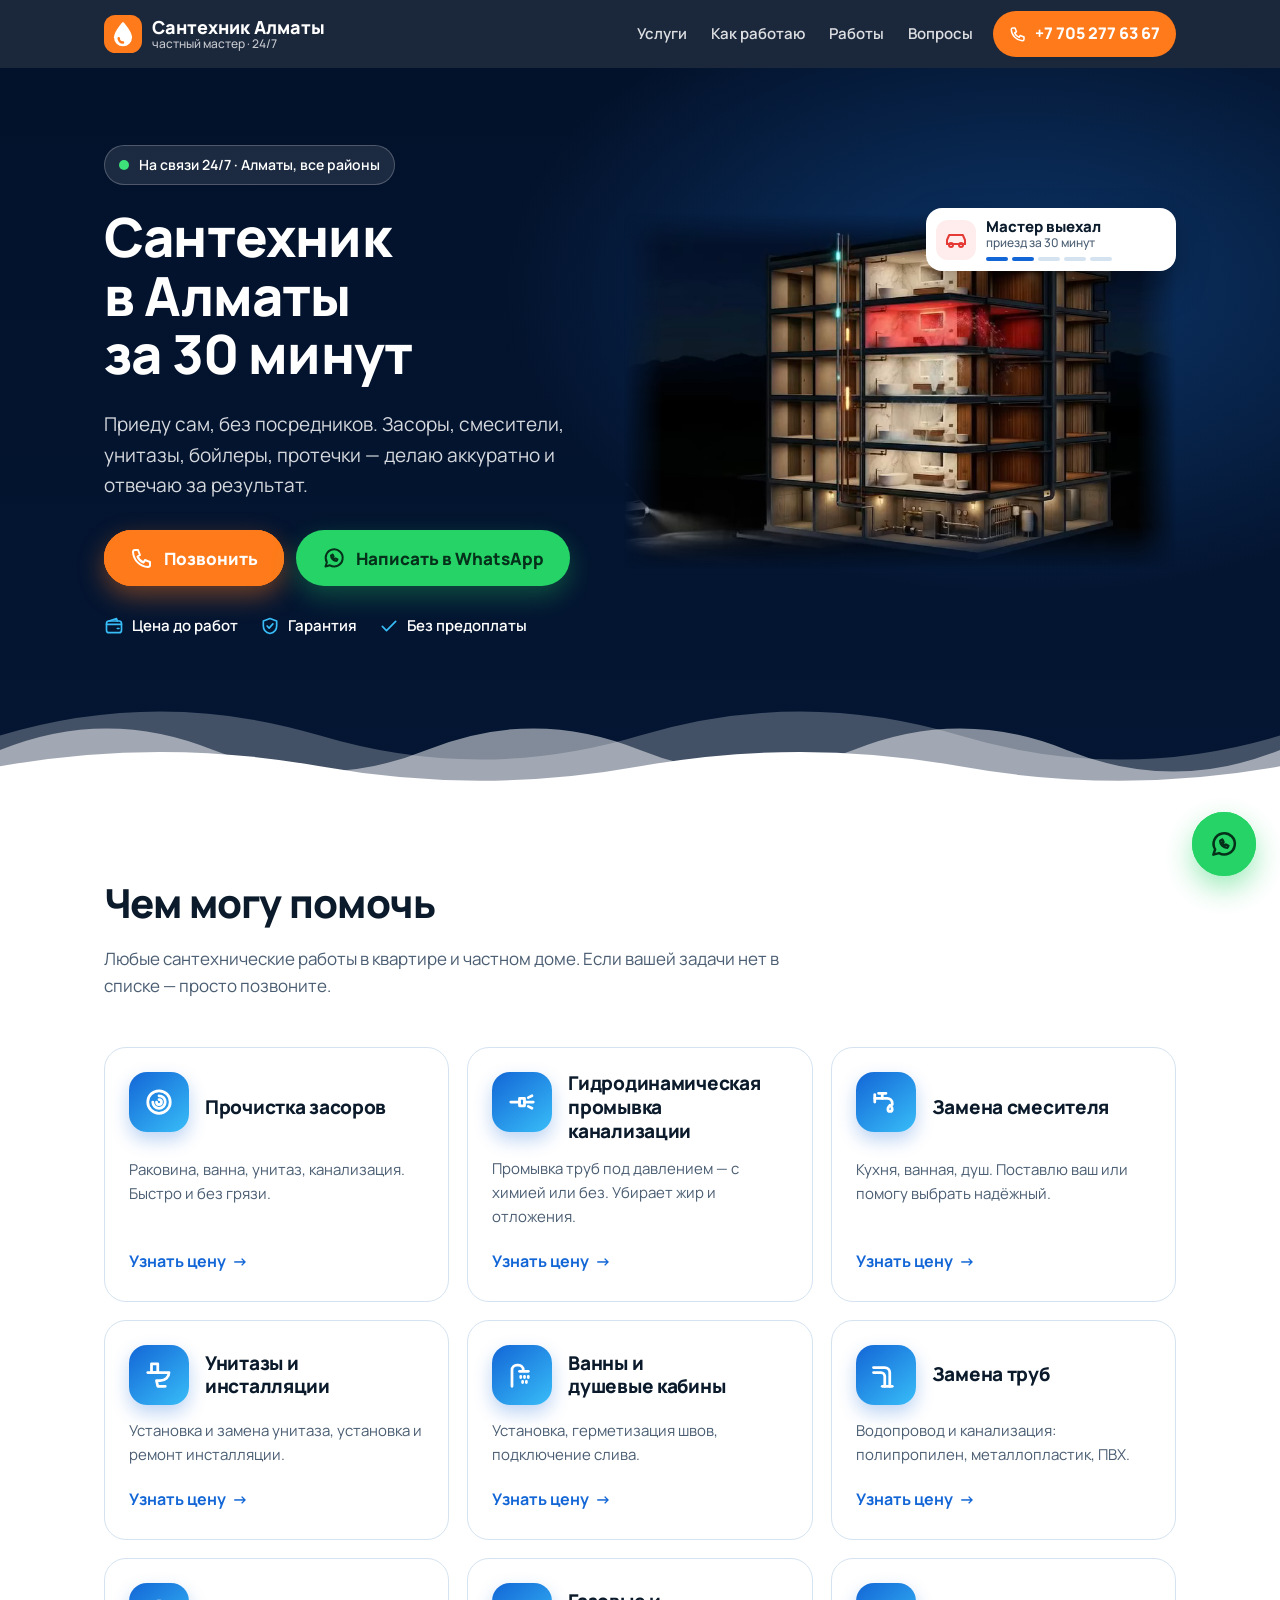
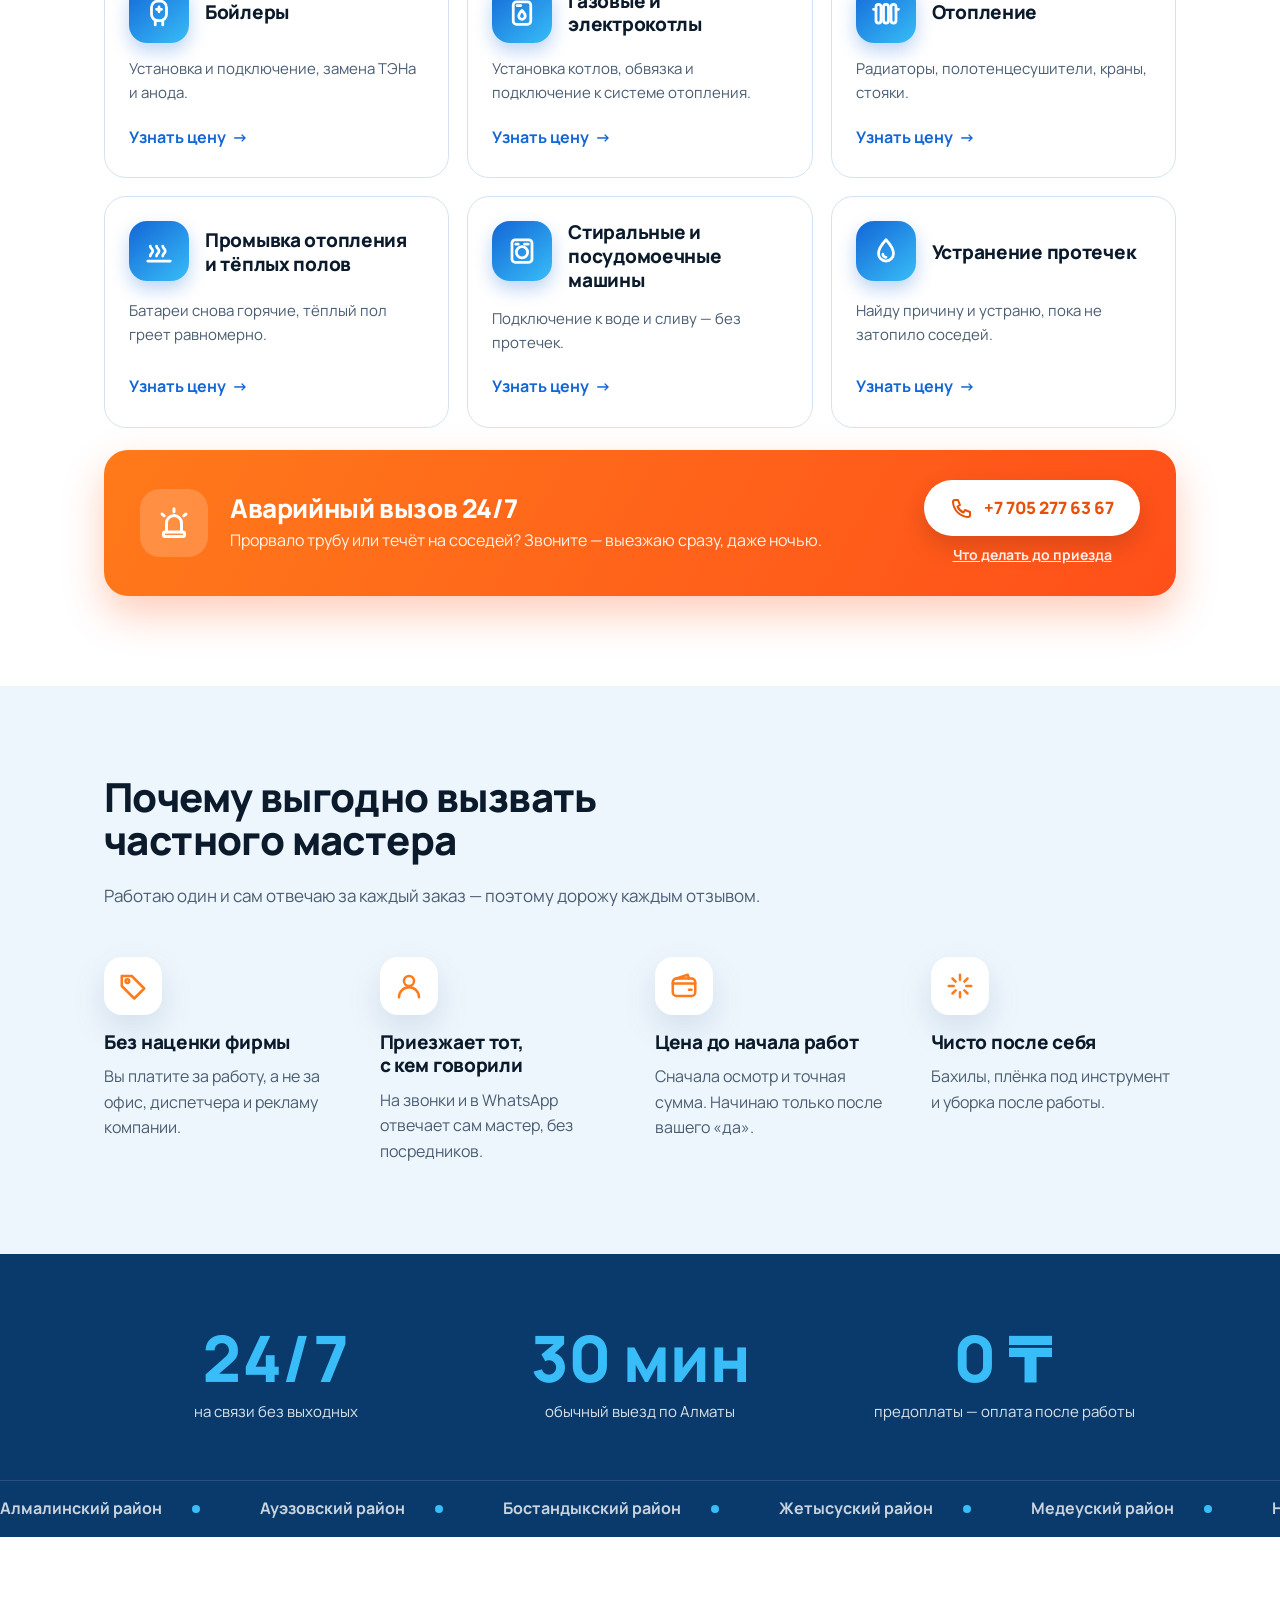
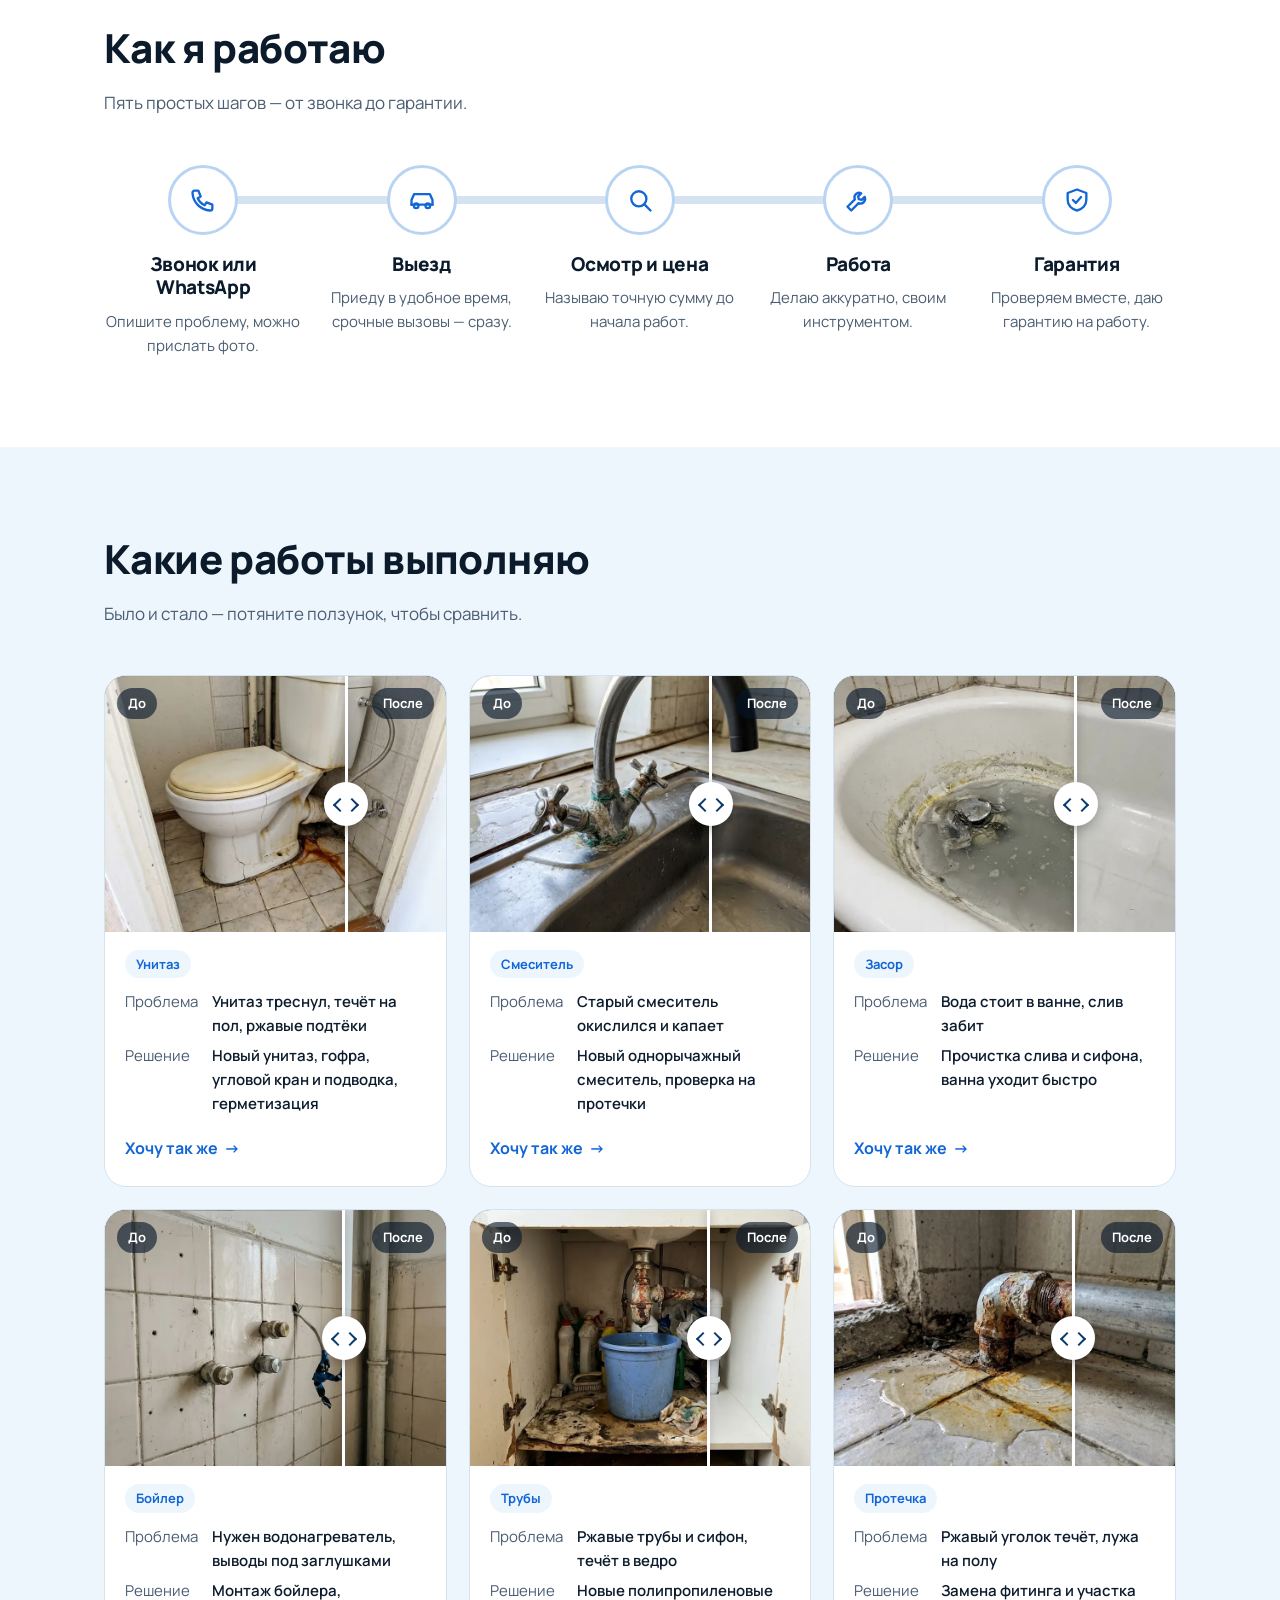
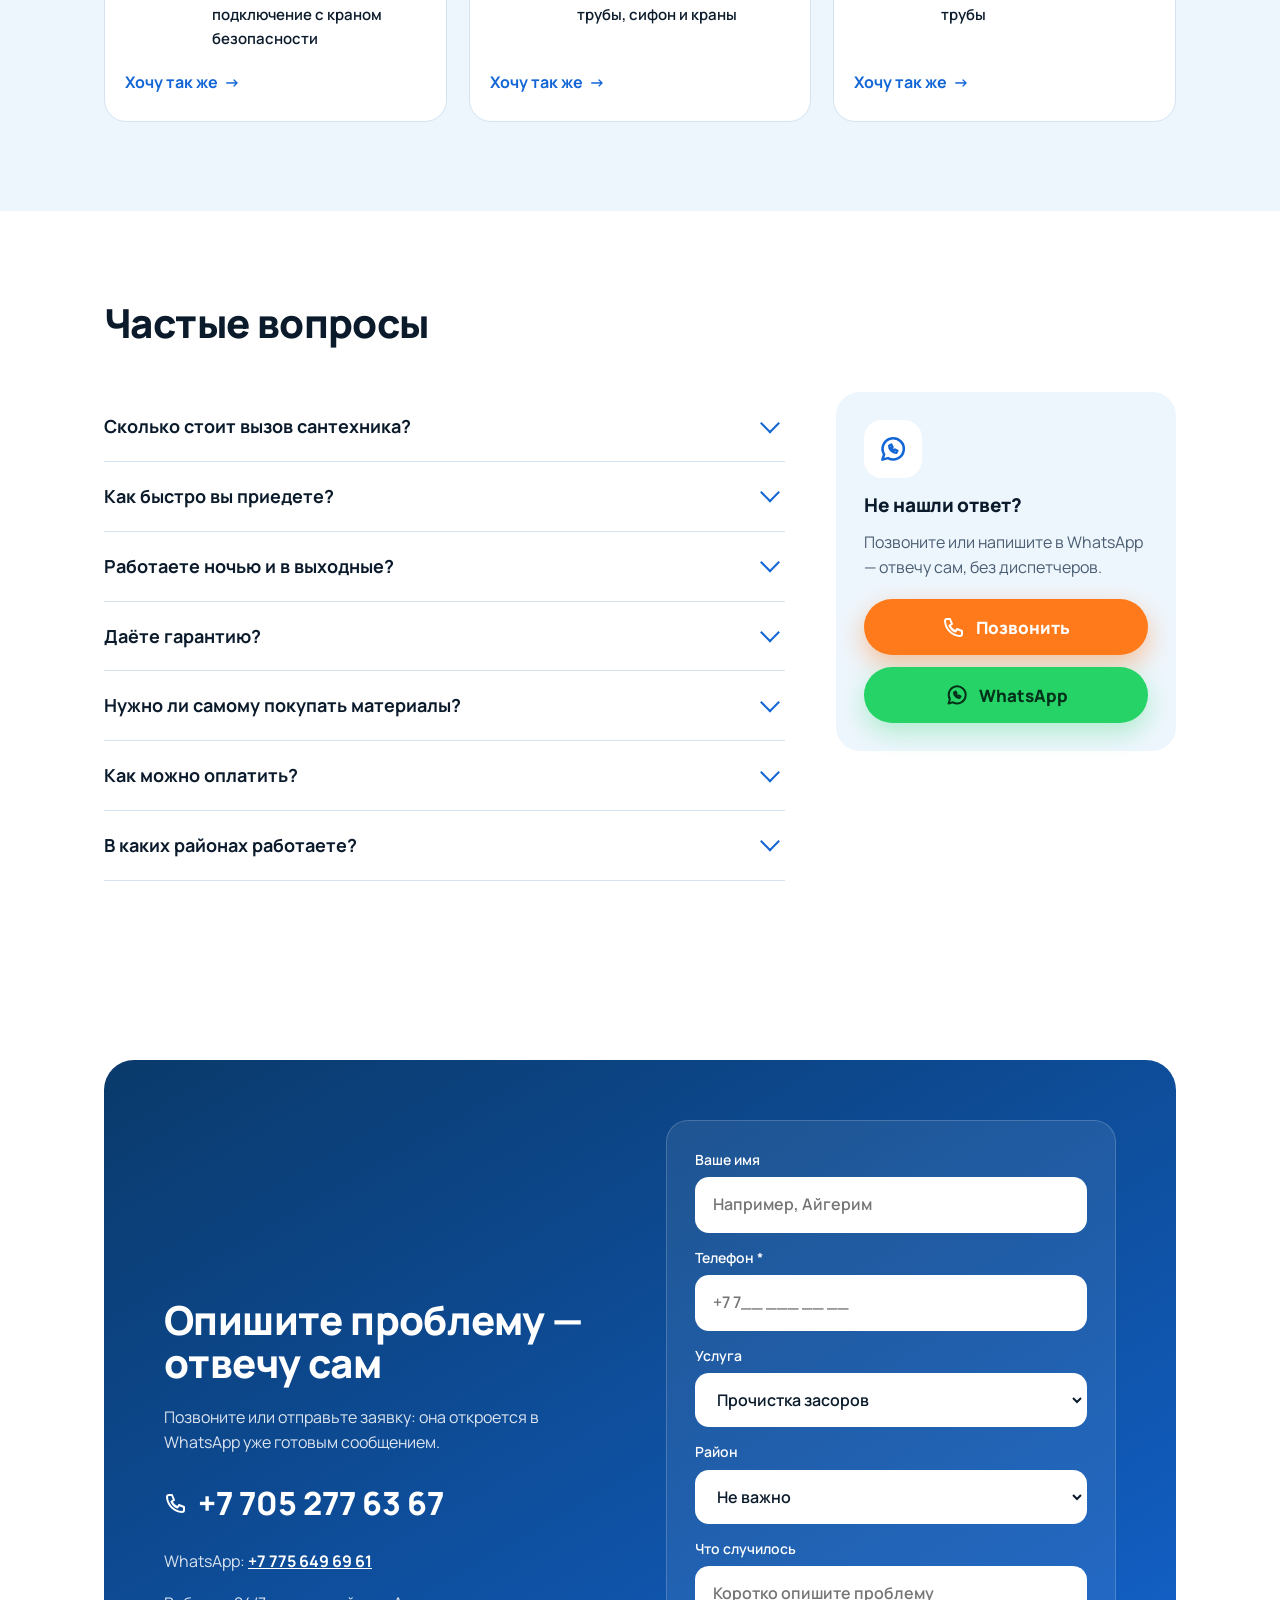
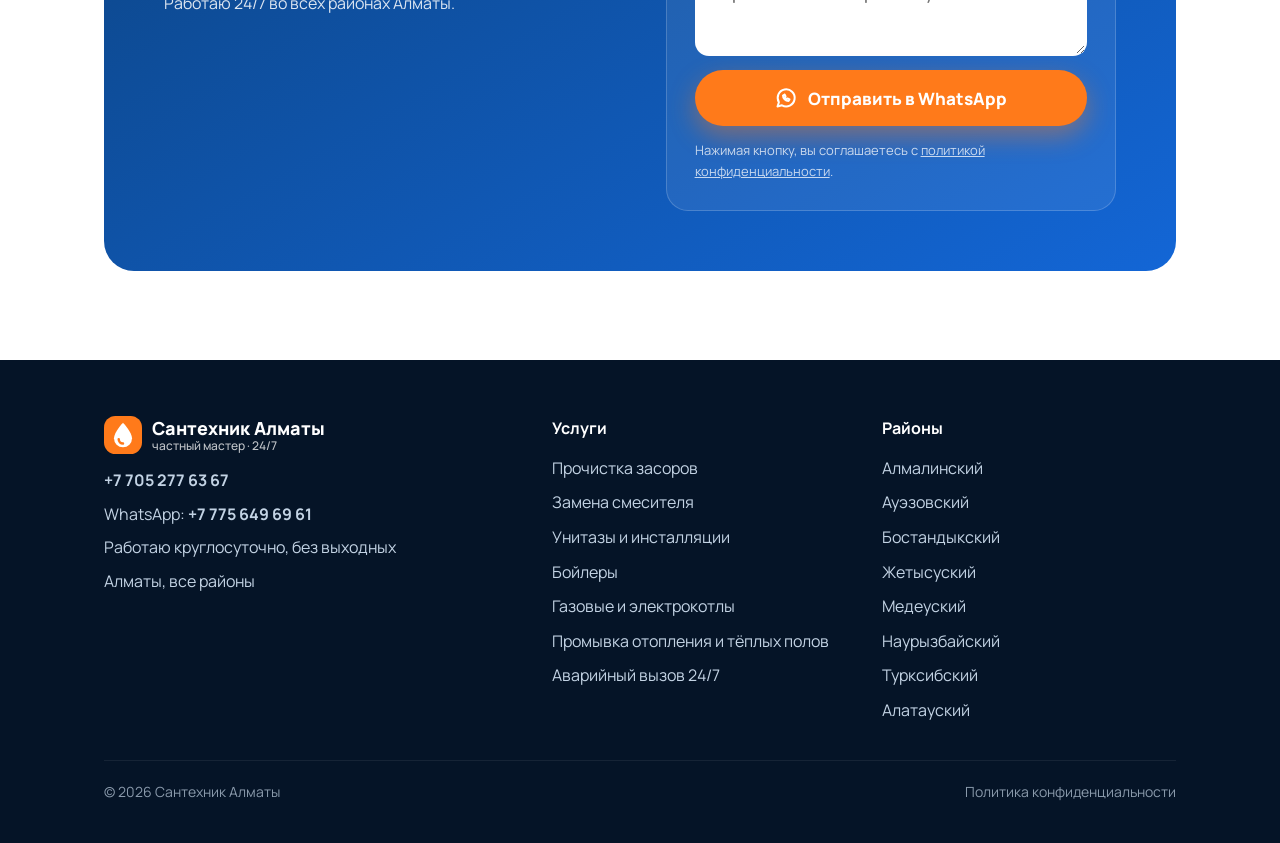
==== commit 866d5788: "Новые услуги: инсталляции, гидродинамическая промывка, котлы, промывка отопления и тёплых полов Co-A" ====
--- a/index.html
+++ b/index.html
@@ -48,6 +48,9 @@
 <symbol id="i-user" viewBox="0 0 24 24"><circle cx="12" cy="8" r="4"/><path d="M4 21a8 8 0 0 1 16 0"/></symbol>
 <symbol id="i-spark" viewBox="0 0 24 24"><path d="M12 3v4M12 17v4M3 12h4M17 12h4M6 6l2.5 2.5M15.5 15.5 18 18M6 18l2.5-2.5M15.5 8.5 18 6"/></symbol>
 <symbol id="i-pin" viewBox="0 0 24 24"><path d="M12 21s7-6.2 7-12a7 7 0 0 0-14 0c0 5.8 7 12 7 12z"/><circle cx="12" cy="9" r="2.5"/></symbol>
+<symbol id="i-jet" viewBox="0 0 24 24"><path d="M3 12h7"/><path d="M10 9h4v6h-4z"/><path d="M14 12h2M17 8.5l3-1.5M17 12h4M17 15.5l3 1.5"/></symbol>
+<symbol id="i-flame" viewBox="0 0 24 24"><rect x="5" y="3" width="14" height="18" rx="2.5"/><path d="M12 17a2.6 2.6 0 0 0 2.6-2.6c0-1.8-2.6-4.4-2.6-4.4s-2.6 2.6-2.6 4.4A2.6 2.6 0 0 0 12 17z"/><path d="M8 6h3"/></symbol>
+<symbol id="i-floor" viewBox="0 0 24 24"><path d="M3 20h18"/><path d="M5 16c0-2 2-2 2-4s-2-2-2-4M10 16c0-2 2-2 2-4s-2-2-2-4M15 16c0-2 2-2 2-4s-2-2-2-4"/></symbol>
 <symbol id="i-camera" viewBox="0 0 24 24"><path d="M4 8h3l2-3h6l2 3h3v11H4z"/><circle cx="12" cy="13" r="3.5"/></symbol>
 <linearGradient id="g-bef" x1="0" y1="0" x2="0" y2="1"><stop offset="0" stop-color="#4b4038"/><stop offset="1" stop-color="#231e1a"/></linearGradient>
 <linearGradient id="g-aft" x1="0" y1="0" x2="0" y2="1"><stop offset="0" stop-color="#eaf6ff"/><stop offset="1" stop-color="#b9def8"/></linearGradient>
@@ -96,7 +99,7 @@
 <svg class="w3" viewBox="0 0 2400 120" preserveAspectRatio="none"><path d="M0 92Q150 62 300 92T600 92T900 92T1200 92T1500 92T1800 92T2100 92T2400 92V120H0Z"/></svg>
 </div></section><section class="band" id="uslugi"><div class="wrap">
 <div class="sec-head rv"><h2>Чем могу помочь</h2><p>Любые сантехнические работы в квартире и частном доме. Если вашей задачи нет в списке — просто позвоните.</p></div>
-<div class="grid-s" data-stagger><article class="svc"><div class="ic-box"><svg class="i" aria-hidden="true"><use href="#i-drain"/></svg></div><h3>Прочистка засоров</h3><p>Раковина, ванна, унитаз, канализация. Быстро и без грязи.</p><a class="more" href="zasor/">Узнать цену</a></article><article class="svc"><div class="ic-box"><svg class="i" aria-hidden="true"><use href="#i-faucet"/></svg></div><h3>Замена смесителя</h3><p>Кухня, ванная, душ. Поставлю ваш или помогу выбрать надёжный.</p><a class="more" href="smesitel/">Узнать цену</a></article><article class="svc"><div class="ic-box"><svg class="i" aria-hidden="true"><use href="#i-toilet"/></svg></div><h3>Установка унитаза</h3><p>Демонтаж старого, монтаж нового, подключение и проверка.</p><a class="more" href="unitaz/">Узнать цену</a></article><article class="svc"><div class="ic-box"><svg class="i" aria-hidden="true"><use href="#i-shower"/></svg></div><h3>Ванны и душевые кабины</h3><p>Установка, герметизация швов, подключение слива.</p><a class="more" href="#zayavka">Узнать цену</a></article><article class="svc"><div class="ic-box"><svg class="i" aria-hidden="true"><use href="#i-pipe"/></svg></div><h3>Замена труб</h3><p>Водопровод и канализация: полипропилен, металлопластик, ПВХ.</p><a class="more" href="#zayavka">Узнать цену</a></article><article class="svc"><div class="ic-box"><svg class="i" aria-hidden="true"><use href="#i-boiler"/></svg></div><h3>Бойлеры</h3><p>Установка и подключение, замена ТЭНа и анода.</p><a class="more" href="boiler/">Узнать цену</a></article><article class="svc"><div class="ic-box"><svg class="i" aria-hidden="true"><use href="#i-washer"/></svg></div><h3>Стиральные и посудомоечные машины</h3><p>Подключение к воде и сливу — без протечек.</p><a class="more" href="#zayavka">Узнать цену</a></article><article class="svc"><div class="ic-box"><svg class="i" aria-hidden="true"><use href="#i-drop"/></svg></div><h3>Устранение протечек</h3><p>Найду причину и устраню, пока не затопило соседей.</p><a class="more" href="#zayavka">Узнать цену</a></article><article class="svc"><div class="ic-box"><svg class="i" aria-hidden="true"><use href="#i-radiator"/></svg></div><h3>Отопление</h3><p>Радиаторы, полотенцесушители, краны, стояки.</p><a class="more" href="#zayavka">Узнать цену</a></article></div>
+<div class="grid-s" data-stagger><article class="svc"><div class="ic-box"><svg class="i" aria-hidden="true"><use href="#i-drain"/></svg></div><h3>Прочистка засоров</h3><p>Раковина, ванна, унитаз, канализация. Быстро и без грязи.</p><a class="more" href="zasor/">Узнать цену</a></article><article class="svc"><div class="ic-box"><svg class="i" aria-hidden="true"><use href="#i-jet"/></svg></div><h3>Гидродинамическая промывка канализации</h3><p>Промывка труб под давлением — с химией или без. Убирает жир и отложения.</p><a class="more" href="zasor/">Узнать цену</a></article><article class="svc"><div class="ic-box"><svg class="i" aria-hidden="true"><use href="#i-faucet"/></svg></div><h3>Замена смесителя</h3><p>Кухня, ванная, душ. Поставлю ваш или помогу выбрать надёжный.</p><a class="more" href="smesitel/">Узнать цену</a></article><article class="svc"><div class="ic-box"><svg class="i" aria-hidden="true"><use href="#i-toilet"/></svg></div><h3>Унитазы и инсталляции</h3><p>Установка и замена унитаза, установка и ремонт инсталляции.</p><a class="more" href="unitaz/">Узнать цену</a></article><article class="svc"><div class="ic-box"><svg class="i" aria-hidden="true"><use href="#i-shower"/></svg></div><h3>Ванны и душевые кабины</h3><p>Установка, герметизация швов, подключение слива.</p><a class="more" href="#zayavka">Узнать цену</a></article><article class="svc"><div class="ic-box"><svg class="i" aria-hidden="true"><use href="#i-pipe"/></svg></div><h3>Замена труб</h3><p>Водопровод и канализация: полипропилен, металлопластик, ПВХ.</p><a class="more" href="#zayavka">Узнать цену</a></article><article class="svc"><div class="ic-box"><svg class="i" aria-hidden="true"><use href="#i-boiler"/></svg></div><h3>Бойлеры</h3><p>Установка и подключение, замена ТЭНа и анода.</p><a class="more" href="boiler/">Узнать цену</a></article><article class="svc"><div class="ic-box"><svg class="i" aria-hidden="true"><use href="#i-flame"/></svg></div><h3>Газовые и электрокотлы</h3><p>Установка котлов, обвязка и подключение к системе отопления.</p><a class="more" href="kotly/">Узнать цену</a></article><article class="svc"><div class="ic-box"><svg class="i" aria-hidden="true"><use href="#i-radiator"/></svg></div><h3>Отопление</h3><p>Радиаторы, полотенцесушители, краны, стояки.</p><a class="more" href="#zayavka">Узнать цену</a></article><article class="svc"><div class="ic-box"><svg class="i" aria-hidden="true"><use href="#i-floor"/></svg></div><h3>Промывка отопления и тёплых полов</h3><p>Батареи снова горячие, тёплый пол греет равномерно.</p><a class="more" href="promyvka/">Узнать цену</a></article><article class="svc"><div class="ic-box"><svg class="i" aria-hidden="true"><use href="#i-washer"/></svg></div><h3>Стиральные и посудомоечные машины</h3><p>Подключение к воде и сливу — без протечек.</p><a class="more" href="#zayavka">Узнать цену</a></article><article class="svc"><div class="ic-box"><svg class="i" aria-hidden="true"><use href="#i-drop"/></svg></div><h3>Устранение протечек</h3><p>Найду причину и устраню, пока не затопило соседей.</p><a class="more" href="#zayavka">Узнать цену</a></article></div>
 <div class="sos rv">
 <div class="sos-ic"><svg class="i" aria-hidden="true"><use href="#i-siren"/></svg></div>
 <div class="sos-txt"><h3>Аварийный вызов 24/7</h3><p>Прорвало трубу или течёт на соседей? Звоните — выезжаю сразу, даже ночью.</p></div>
@@ -209,7 +212,7 @@
 <form class="form" id="lead" novalidate>
 <label>Ваше имя<input name="name" autocomplete="name" placeholder="Например, Айгерим"></label>
 <label>Телефон *<input name="phone" type="tel" inputmode="tel" autocomplete="tel" placeholder="+7 7__ ___ __ __" required></label>
-<label>Услуга<select name="service"><option>Прочистка засоров</option><option>Замена смесителя</option><option>Установка унитаза</option><option>Ванны и душевые кабины</option><option>Замена труб</option><option>Бойлеры</option><option>Стиральные и посудомоечные машины</option><option>Устранение протечек</option><option>Отопление</option><option>Аварийный вызов 24/7</option><option>Другое</option></select></label>
+<label>Услуга<select name="service"><option>Прочистка засоров</option><option>Гидродинамическая промывка канализации</option><option>Замена смесителя</option><option>Унитазы и инсталляции</option><option>Ванны и душевые кабины</option><option>Замена труб</option><option>Бойлеры</option><option>Газовые и электрокотлы</option><option>Отопление</option><option>Промывка отопления и тёплых полов</option><option>Стиральные и посудомоечные машины</option><option>Устранение протечек</option><option>Аварийный вызов 24/7</option><option>Другое</option></select></label>
 <label>Район<select name="district"><option value="">Не важно</option><option>Алмалинский</option><option>Ауэзовский</option><option>Бостандыкский</option><option>Жетысуский</option><option>Медеуский</option><option>Наурызбайский</option><option>Турксибский</option><option>Алатауский</option></select></label>
 <label>Что случилось<textarea name="msg" placeholder="Коротко опишите проблему"></textarea></label>
 <button class="btn btn-call" type="submit"><svg class="i" aria-hidden="true"><use href="#i-chat"/></svg>Отправить в WhatsApp</button>
@@ -223,7 +226,7 @@
 <p>WhatsApp: <a href="https://wa.me/77756496961" target="_blank" rel="noopener" data-place="footer"><b>+7 775 649 69 61</b></a></p>
 <p>Работаю круглосуточно, без выходных</p>
 <p>Алматы, все районы</p></div>
-<div><h4>Услуги</h4><ul><li><a href="zasor/">Прочистка засоров</a></li><li><a href="smesitel/">Замена смесителя</a></li><li><a href="unitaz/">Установка унитаза</a></li><li><a href="boiler/">Бойлеры</a></li><li><a href="avariya/">Аварийный вызов 24/7</a></li></ul></div>
+<div><h4>Услуги</h4><ul><li><a href="zasor/">Прочистка засоров</a></li><li><a href="smesitel/">Замена смесителя</a></li><li><a href="unitaz/">Унитазы и инсталляции</a></li><li><a href="boiler/">Бойлеры</a></li><li><a href="kotly/">Газовые и электрокотлы</a></li><li><a href="promyvka/">Промывка отопления и тёплых полов</a></li><li><a href="avariya/">Аварийный вызов 24/7</a></li></ul></div>
 <div><h4>Районы</h4><ul><li>Алмалинский</li><li>Ауэзовский</li><li>Бостандыкский</li><li>Жетысуский</li><li>Медеуский</li><li>Наурызбайский</li><li>Турксибский</li><li>Алатауский</li></ul></div>
 </div>
 <div class="copy"><span>© 2026 Сантехник Алматы</span><a href="privacy.html">Политика конфиденциальности</a></div>
--- a/style.css
+++ b/style.css
@@ -295,8 +295,9 @@
 .bld.done .route{opacity:0;transition:opacity .6s}
 .status{top:0;right:0;width:250px;padding:10px 14px 10px 10px;animation:none}
 .status .st-t{display:block;font-size:15px;font-weight:800}
-.status .st-t,.status .st-s{transition:opacity .25s}
-.status.swap .st-t,.status.swap .st-s{opacity:0}
+.status .st-t,.status .st-s{will-change:opacity}
+.status.swap .st-t,.status.swap .st-s{animation:stIn .35s ease both}
+@keyframes stIn{from{opacity:0;transform:translateY(4px)}to{opacity:1;transform:none}}
 .st-dots{display:flex;gap:4px;margin-top:7px}
 .st-dots i{width:22px;height:4px;border-radius:2px;background:#d5e3f1;transition:background .3s}
 .st-dots i.on{background:#1366d6}
@@ -313,7 +314,8 @@
 .hero-art.video .status{top:-22px;right:-14px}
 @media (max-width:860px){
   .hero-art.video{max-width:none}
-  .hero-art.video .status{position:relative;top:auto;right:auto;left:auto;margin:-26px auto 0;width:min(300px,92%)}
+  .hero-art.video .status{position:relative;top:auto;right:auto;left:auto;margin:16px auto 0;width:min(320px,100%)}
+  .hero-video{-webkit-mask-image:linear-gradient(90deg,transparent 0,#000 5%,#000 95%,transparent 100%);mask-image:linear-gradient(90deg,transparent 0,#000 5%,#000 95%,transparent 100%)}
 }
 
 /* ===== правки дизайна v2 ===== */
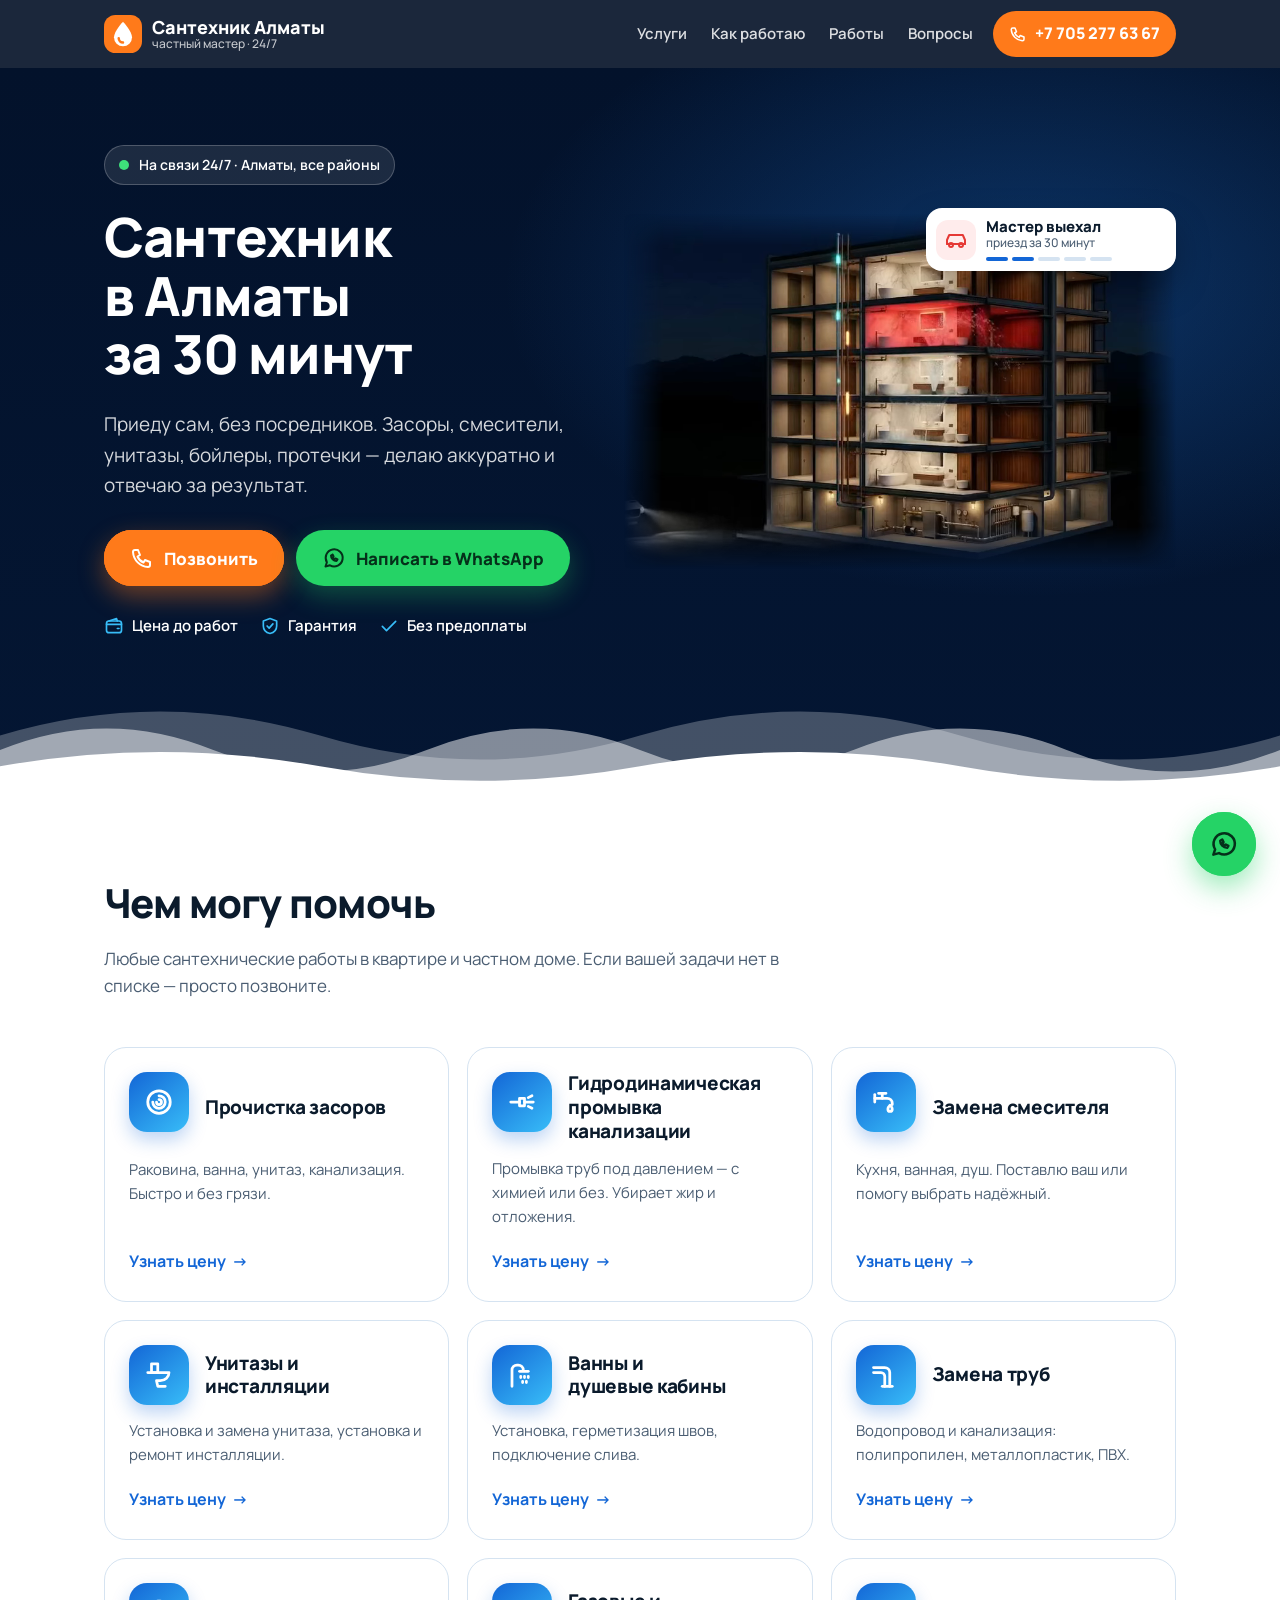
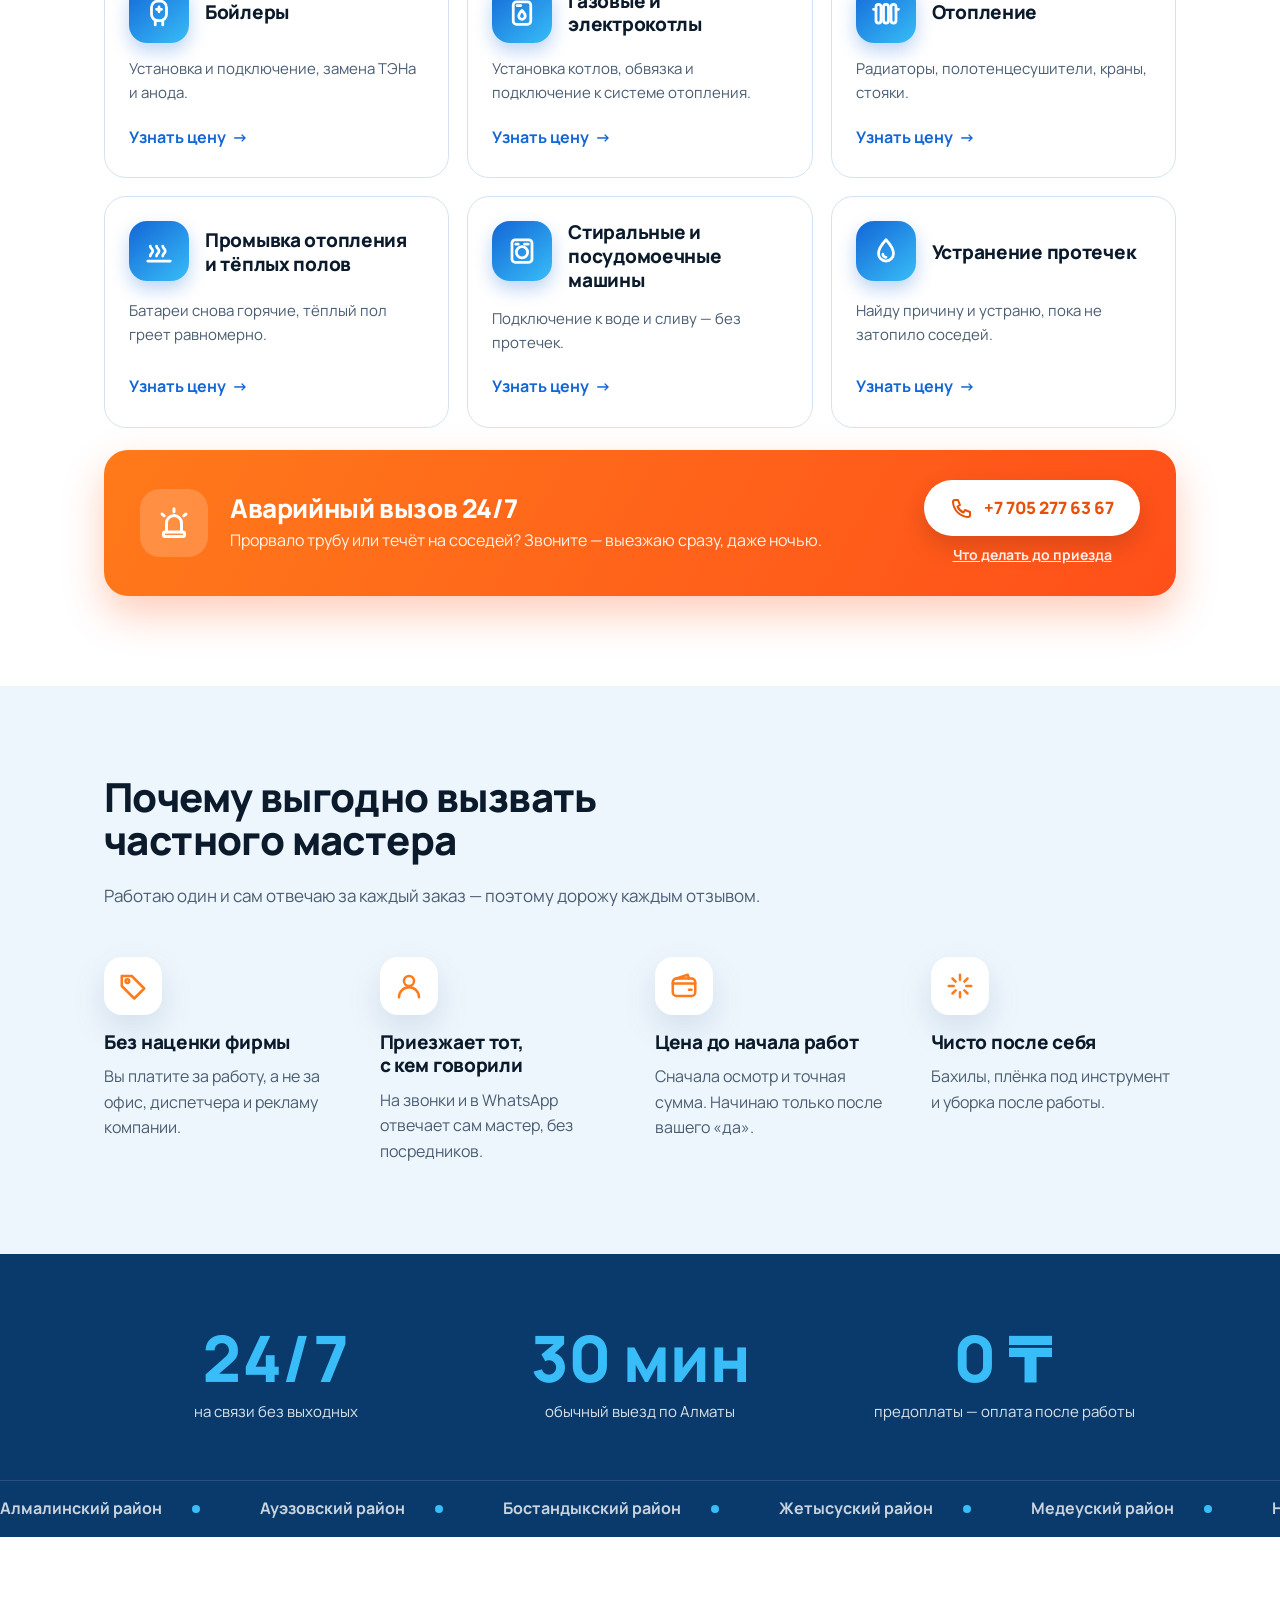
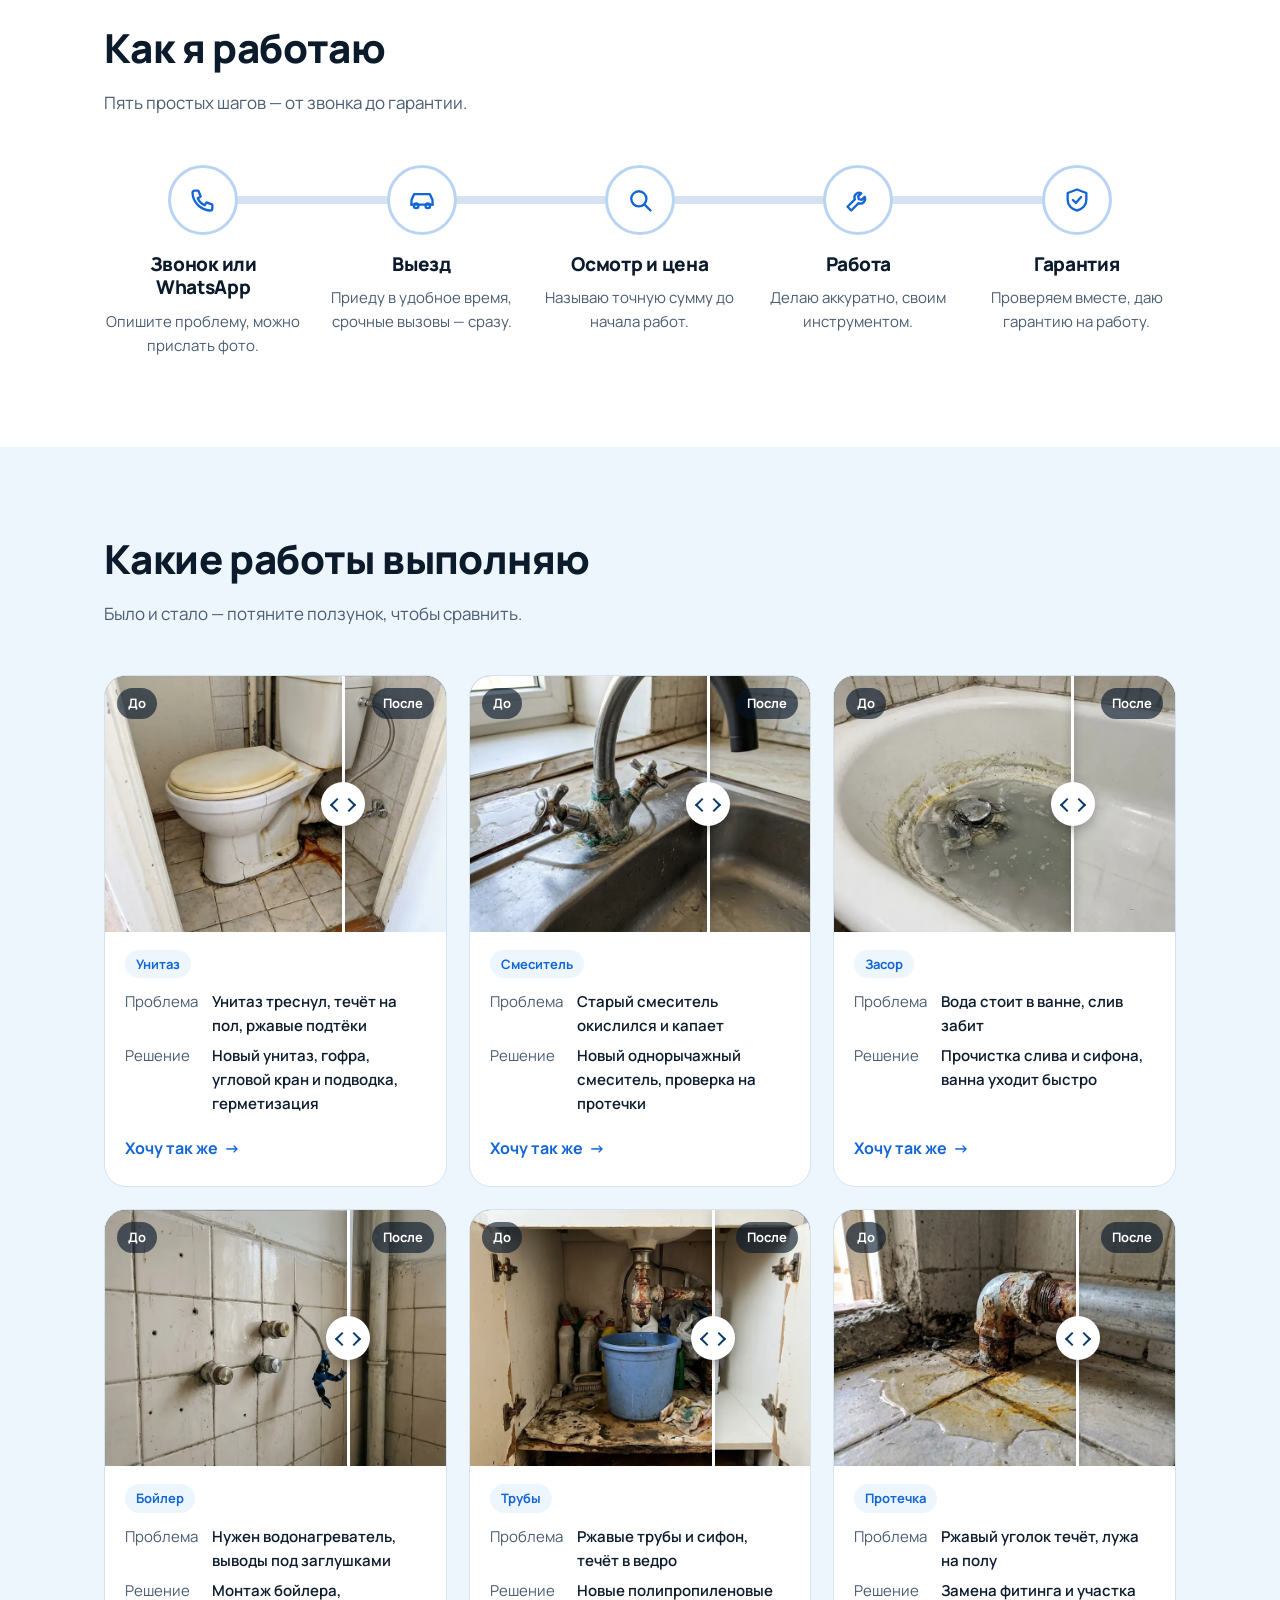
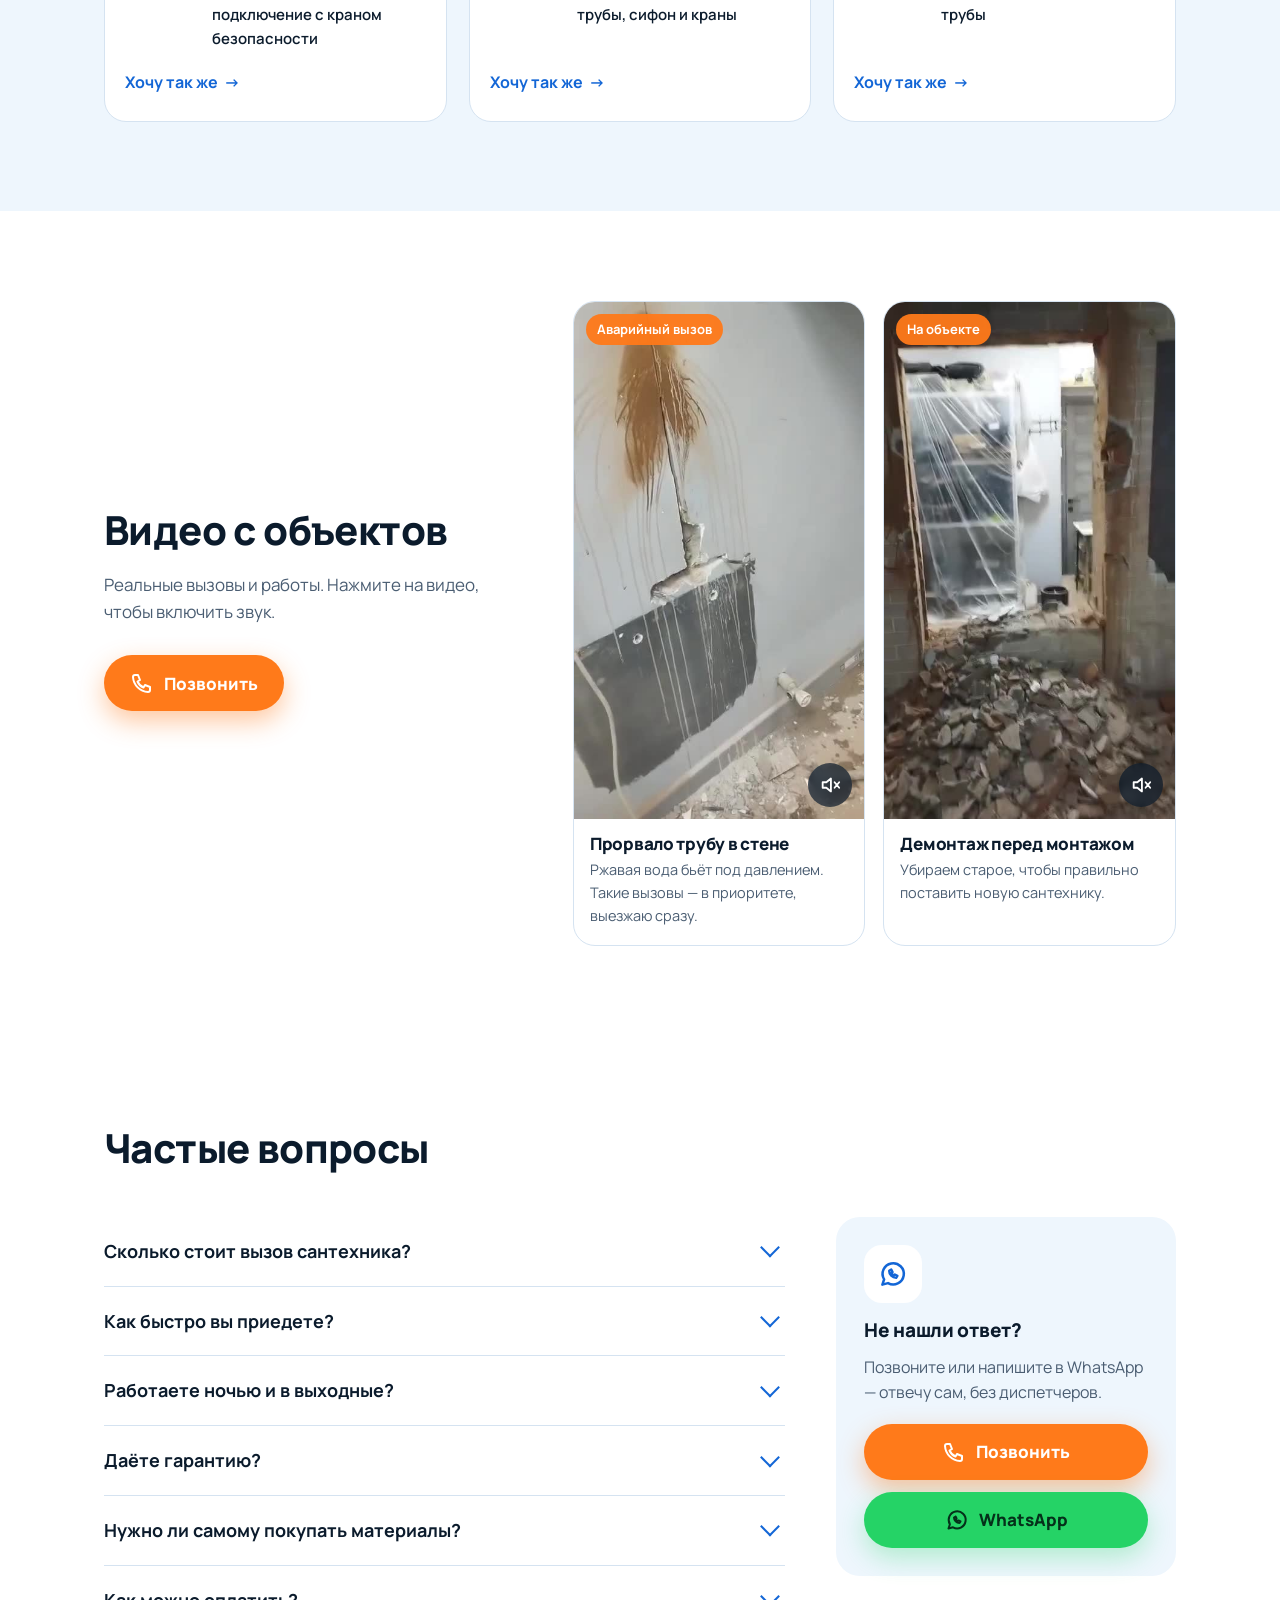
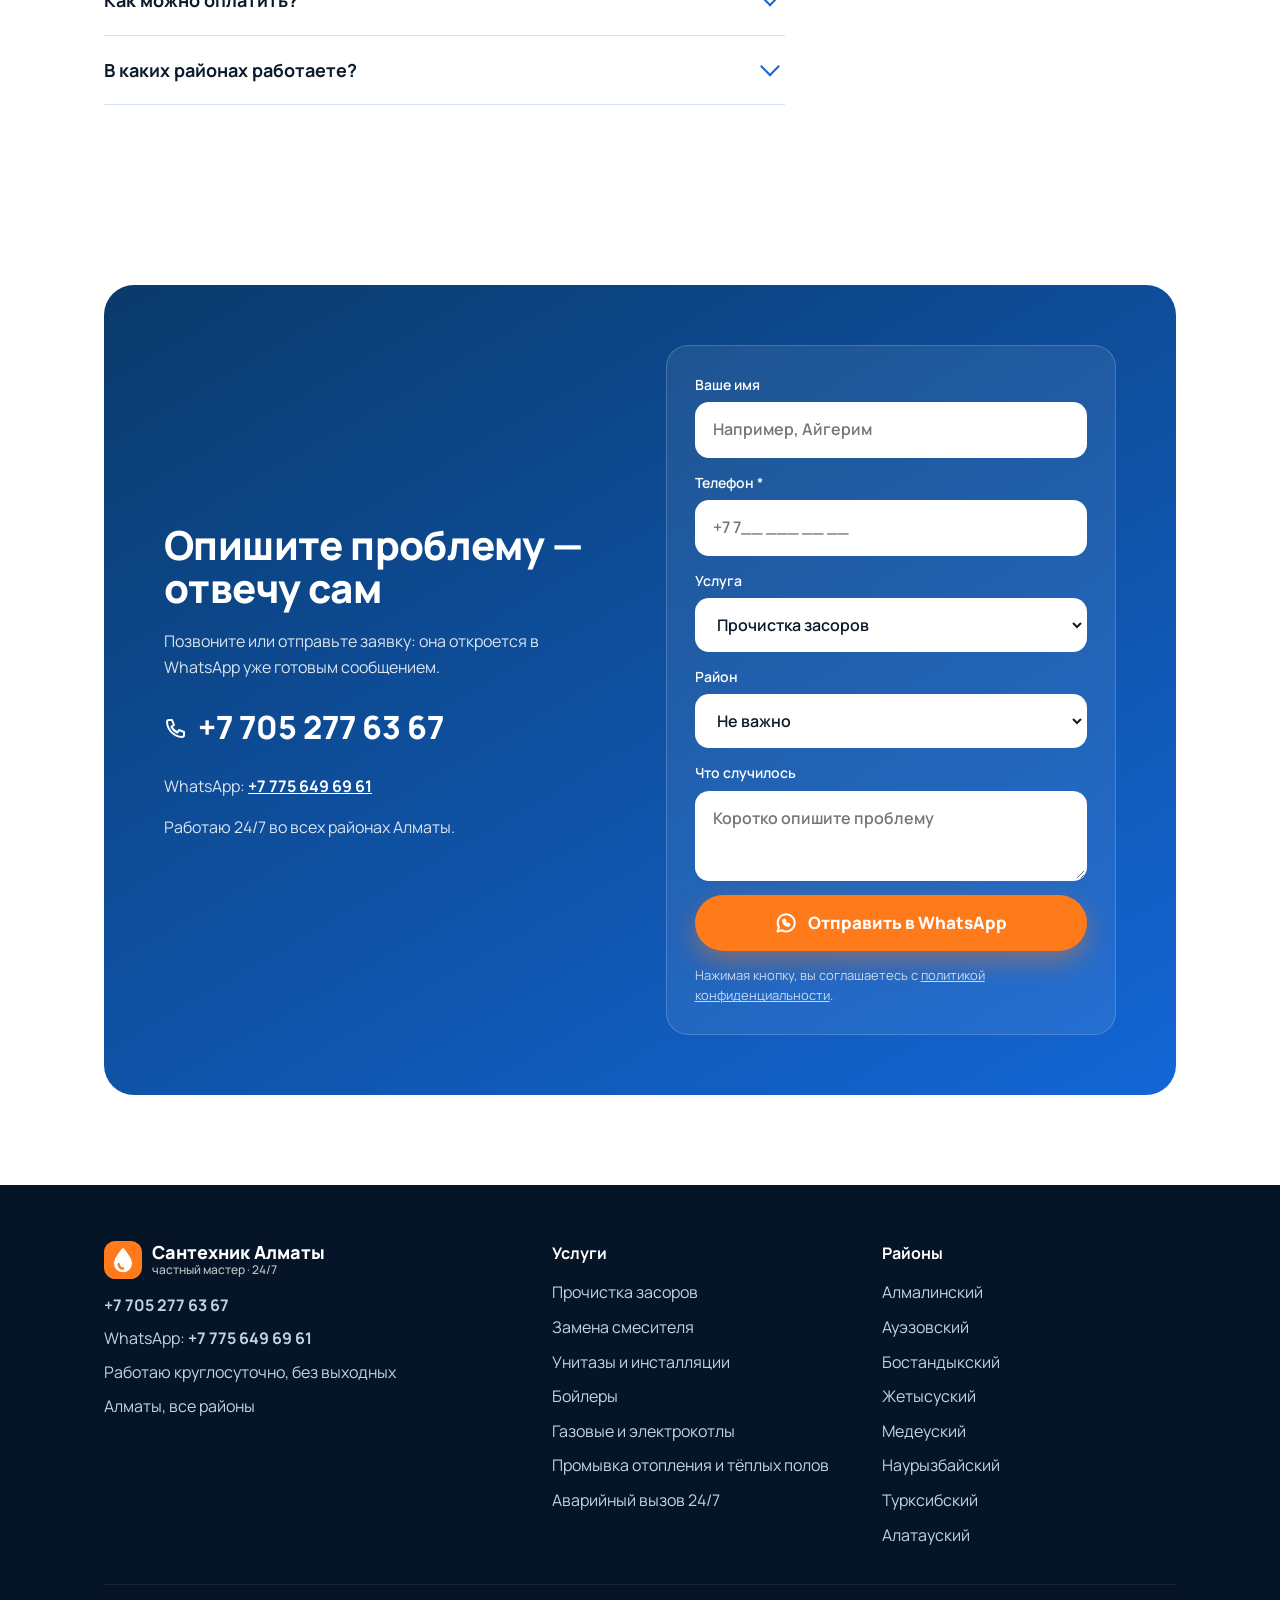
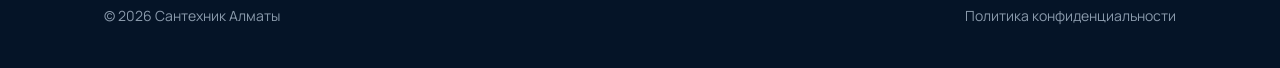
==== commit 9412004f: "Блок «Видео с объектов»: прорыв трубы и демонтаж Co-Authored-By: Claude Opus 5.5 <noreply@anthropic." ====
--- a/index.html
+++ b/index.html
@@ -51,6 +51,8 @@
 <symbol id="i-jet" viewBox="0 0 24 24"><path d="M3 12h7"/><path d="M10 9h4v6h-4z"/><path d="M14 12h2M17 8.5l3-1.5M17 12h4M17 15.5l3 1.5"/></symbol>
 <symbol id="i-flame" viewBox="0 0 24 24"><rect x="5" y="3" width="14" height="18" rx="2.5"/><path d="M12 17a2.6 2.6 0 0 0 2.6-2.6c0-1.8-2.6-4.4-2.6-4.4s-2.6 2.6-2.6 4.4A2.6 2.6 0 0 0 12 17z"/><path d="M8 6h3"/></symbol>
 <symbol id="i-floor" viewBox="0 0 24 24"><path d="M3 20h18"/><path d="M5 16c0-2 2-2 2-4s-2-2-2-4M10 16c0-2 2-2 2-4s-2-2-2-4M15 16c0-2 2-2 2-4s-2-2-2-4"/></symbol>
+<symbol id="i-mute" viewBox="0 0 24 24"><path d="M4 9h4l5-4v14l-5-4H4z"/><path d="M17 9l5 6M22 9l-5 6"/></symbol>
+<symbol id="i-sound" viewBox="0 0 24 24"><path d="M4 9h4l5-4v14l-5-4H4z"/><path d="M16.5 8.5a5 5 0 0 1 0 7M19 6a8.5 8.5 0 0 1 0 12"/></symbol>
 <symbol id="i-camera" viewBox="0 0 24 24"><path d="M4 8h3l2-3h6l2 3h3v11H4z"/><circle cx="12" cy="13" r="3.5"/></symbol>
 <linearGradient id="g-bef" x1="0" y1="0" x2="0" y2="1"><stop offset="0" stop-color="#4b4038"/><stop offset="1" stop-color="#231e1a"/></linearGradient>
 <linearGradient id="g-aft" x1="0" y1="0" x2="0" y2="1"><stop offset="0" stop-color="#eaf6ff"/><stop offset="1" stop-color="#b9def8"/></linearGradient>
@@ -192,6 +194,16 @@
 <dl><dt>Проблема</dt><dd>Ржавый уголок течёт, лужа на полу</dd><dt>Решение</dt><dd>Замена фитинга и участка трубы</dd></dl>
 <a class="more" href="#zayavka">Хочу так же</a>
 </div></article></div>
+</div></section><section class="band" id="video"><div class="wrap reels-wrap">
+<div class="sec-head rv"><h2>Видео с объектов</h2><p>Реальные вызовы и работы. Нажмите на видео, чтобы включить звук.</p>
+<div class="cta-row"><a class="btn btn-call" href="tel:+77052776367" data-place="video"><svg class="i" aria-hidden="true"><use href="#i-phone"/></svg>Позвонить</a></div></div>
+<div class="reels" data-stagger><figure class="reel">
+<div class="reel-v"><video muted loop playsinline preload="none" poster="img/obj-proryv.jpg" width="480" height="860"><source src="img/obj-proryv.mp4" type="video/mp4"></video>
+<span class="reel-tag">Аварийный вызов</span><button class="snd" type="button" aria-label="Включить звук"><svg class="i" aria-hidden="true"><use href="#i-mute"/></svg></button></div>
+<figcaption><h3>Прорвало трубу в стене</h3><p>Ржавая вода бьёт под давлением. Такие вызовы — в приоритете, выезжаю сразу.</p></figcaption></figure><figure class="reel">
+<div class="reel-v"><video muted loop playsinline preload="none" poster="img/obj-demontazh.jpg" width="480" height="860"><source src="img/obj-demontazh.mp4" type="video/mp4"></video>
+<span class="reel-tag">На объекте</span><button class="snd" type="button" aria-label="Включить звук"><svg class="i" aria-hidden="true"><use href="#i-mute"/></svg></button></div>
+<figcaption><h3>Демонтаж перед монтажом</h3><p>Убираем старое, чтобы правильно поставить новую сантехнику.</p></figcaption></figure></div>
 </div></section><section class="band" id="voprosy"><div class="wrap">
 <div class="sec-head rv"><h2>Частые вопросы</h2></div>
 <div class="faq-grid">
--- a/style.css
+++ b/style.css
@@ -363,3 +363,20 @@
 @media (max-width:900px){.faq-grid{grid-template-columns:1fr}.ask{position:static}}
 @media (max-width:440px){.top .wrap{gap:10px}.logo{font-size:15px}.logo svg{width:34px;height:34px}.top-phone{font-size:13.5px;padding:9px 11px;gap:6px}}
 @media (max-width:370px){.logo span{display:none}}
+
+/* ---------- видео с объектов ---------- */
+.reels-wrap{display:grid;grid-template-columns:minmax(0,.9fr) minmax(0,1.3fr);gap:clamp(24px,4vw,56px);align-items:center}
+.reels-wrap .sec-head{margin:0}
+.reels{display:grid;grid-template-columns:repeat(2,minmax(0,1fr));gap:18px}
+.reels.one{grid-template-columns:minmax(0,320px);justify-content:center}
+.reel{margin:0;background:var(--card);border:1px solid var(--line);border-radius:22px;overflow:hidden;transition:transform .35s,box-shadow .35s}
+.reel:hover{transform:translateY(-5px);box-shadow:var(--shadow)}
+.reel-v{position:relative;aspect-ratio:9/16;background:#0b1220;cursor:pointer}
+.reel-v video{width:100%;height:100%;object-fit:cover;display:block}
+.reel-tag{position:absolute;top:12px;left:12px;padding:5px 11px;border-radius:999px;font-size:13px;font-weight:700;background:rgba(255,122,26,.95);color:#fff}
+.snd{position:absolute;right:12px;bottom:12px;width:44px;height:44px;border-radius:50%;border:0;background:rgba(6,22,41,.65);color:#fff;display:grid;place-items:center;cursor:pointer;-webkit-backdrop-filter:blur(6px);backdrop-filter:blur(6px)}
+.snd .i{width:22px;height:22px}
+.reel figcaption{padding:14px 16px 18px}
+.reel h3{font-size:17px;margin:0 0 4px}
+.reel p{margin:0;color:var(--muted);font-size:14.5px}
+@media (max-width:820px){.reels-wrap{grid-template-columns:1fr}.reels{gap:12px}.reel figcaption{padding:12px 12px 14px}.reel h3{font-size:15px}.reel p{font-size:13.5px}}
